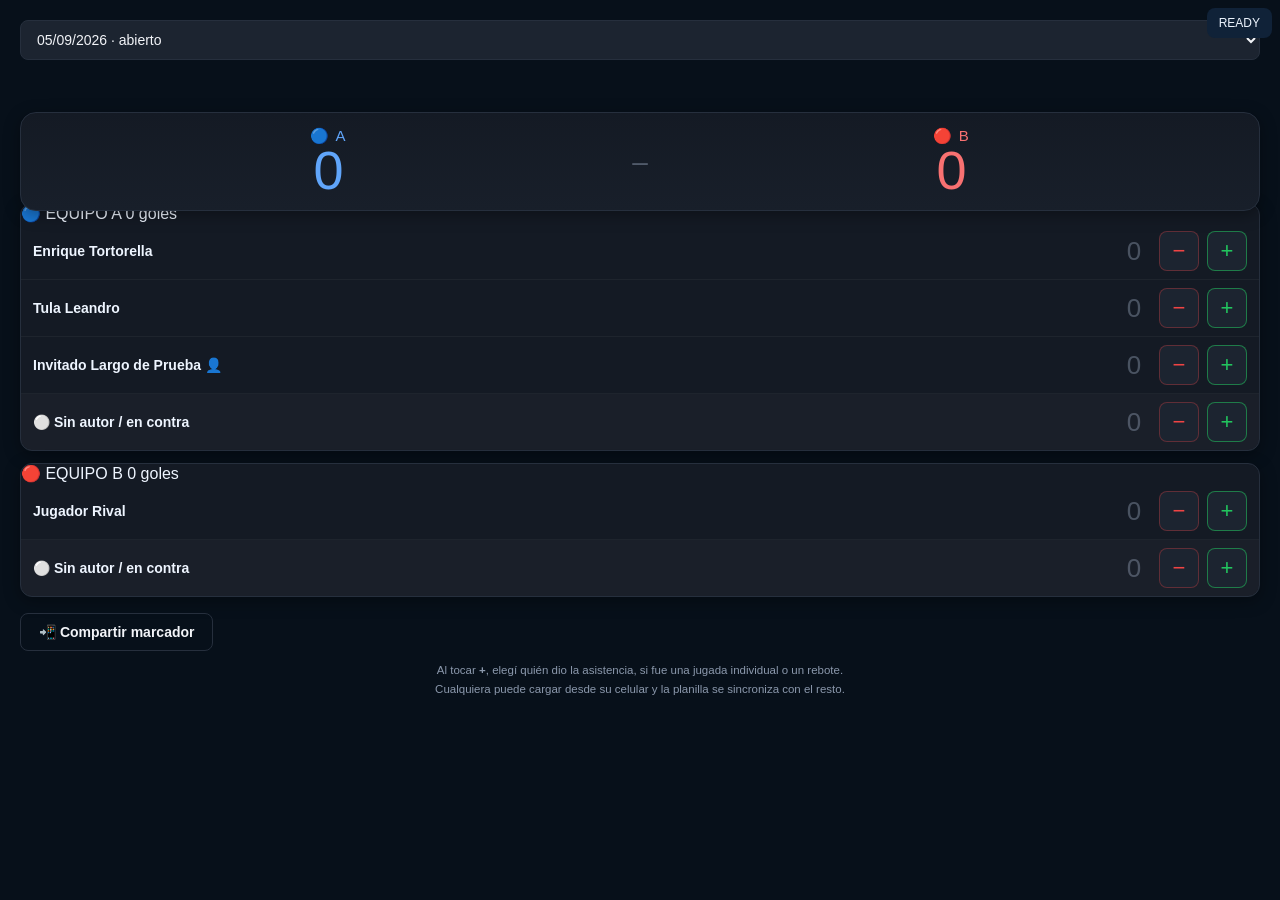
==== tests/assist-browser-harness.html @ 144ef27c "Add per-goal assist tracking" ====
<!doctype html>
<html lang="es">
<head>
  <meta charset="utf-8">
  <meta name="viewport" content="width=device-width,initial-scale=1">
  <title>Assist flow harness</title>
  <link rel="stylesheet" href="../css/base.css">
  <link rel="stylesheet" href="../css/jugadores.css">
  <link rel="stylesheet" href="../css/goles.css">
  <style>
    body{padding:20px;background:#07101a;color:#eef5ff}
    #harness-result{position:fixed;top:8px;right:8px;z-index:500;padding:8px 12px;border-radius:8px;background:#102238;font:12px sans-serif}
  </style>
</head>
<body>
  <div id="harness-result">READY</div>
  <main id="goles-content"></main>
  <div class="modal-overlay goal-assist-overlay" id="modal-goal-assist" onclick="if(event.target===this) cancelGoalAssist()" onkeydown="handleGoalAssistKeydown(event)">
    <div class="modal goal-assist-modal" role="dialog" aria-modal="true" aria-labelledby="goal-assist-title">
      <button class="modal-close" onclick="cancelGoalAssist()" aria-label="Cancelar carga del gol">✕</button>
      <div id="modal-goal-assist-content"></div>
    </div>
  </div>
  <div id="toast"></div>
  <script>
    const TEAM_NAMES = ['A','B','C'];
    const TEAM_EMOJIS = ['🔵','🔴','🟣'];
    const TEAM_CLASSES = ['team-a','team-b','team-c'];
    const state = {currentClub:{id:'club-test',name:'Club Test'},currentUser:{id:'p-scorer',name:'Enrique',isAdmin:false}};
    let matches = [{
      id:'m-assist-test',match_date:'2026-09-05',
      teams:[
        {name:'A',players:[{id:'p-scorer',name:'Enrique Tortorella'},{id:'p-mate-1',name:'Tula Leandro'},{id:'guest_1',name:'Invitado Largo de Prueba',isGuest:true}]},
        {name:'B',players:[{id:'p-rival',name:'Jugador Rival'}]}
      ],
      result:{winner:null,margin:null,mvp:null,goals:{},goalEvents:[],goalsTracked:true,assistsTracked:true}
    }];
    function escapeHtml(value){return String(value??'').replace(/[&<>"']/g,c=>({'&':'&amp;','<':'&lt;','>':'&gt;','"':'&quot;',"'":'&#39;'}[c]));}
    function openModal(id){document.getElementById(id).classList.add('open');}
    function closeModal(id){document.getElementById(id).classList.remove('open');}
    function showToast(message){document.getElementById('harness-result').textContent=message;}
    function switchTab(){}
    function renderHub(){}
    function renderPlayers(){}
    function getGoals(m){return m?.result?.goals||{};}
    function getGoalEvents(m){return Array.isArray(m?.result?.goalEvents)?m.result.goalEvents:[];}
    function isPlayed(m){return m?.result?.winner!==null&&m?.result?.winner!==undefined;}
    function teamGoals(m,index){const goals=getGoals(m);return (m.teams[index].players||[]).reduce((n,p)=>n+(goals[p.id]||0),goals['__t'+index]||0);}
    function matchHasGoals(m){return Object.values(getGoals(m)).some(Number);}
    function matchScoreStr(m){return m.teams.map((_,i)=>teamGoals(m,i)).join('–');}
    function formatMatchDate(){return '05/09/2026';}
    function matchPlayerName(m,id){for(const team of m.teams){const player=team.players.find(item=>item.id===id);if(player)return player.name;}return '¿?';}
    function playerNameById(id){return matchPlayerName(matches[0],id);}
    function matchAssisters(m){const totals={};getGoalEvents(m).forEach(event=>{if(event.assistType==='player'&&event.assistPlayerId)totals[event.assistPlayerId]=(totals[event.assistPlayerId]||0)+1;});return Object.entries(totals).map(([id,assists])=>({id,name:matchPlayerName(m,id),assists}));}
    function matchScorers(m){return Object.entries(getGoals(m)).filter(([id,n])=>!id.startsWith('__t')&&n>0).map(([id,goals])=>({id,name:matchPlayerName(m,id),goals}));}
    function marginLabel(){return '';}
    let serverMatches = structured(matches);
    async function loadMatches(){return structured(serverMatches);}
    async function upsertMatch(){return true;}
    async function confirmAppAction(){return false;}
    function structured(value){return JSON.parse(JSON.stringify(value));}
    let simulatedLostResponse = false;
    async function callRpc(name,args){
      if(name==='fulbito_record_goal_event'&&new URLSearchParams(location.search).has('fail'))throw new Error('Falla simulada de red');
      const match=serverMatches.find(item=>item.id===(args.p_match_id||'m-assist-test'));
      if(name==='fulbito_record_goal_event'){
        if((match.result.goalEventMutationIds||[]).includes(args.p_event_id))return {id:match.id,result:structured(match.result)};
        match.result.goalEventMutationIds=[...(match.result.goalEventMutationIds||[]),args.p_event_id];
        if(args.p_delta===1){
          match.result.goalEvents.push({id:args.p_event_id,scorerId:args.p_scorer_id,assistType:args.p_assist_type,assistPlayerId:args.p_assist_player_id});
          match.result.goals[args.p_scorer_id]=(match.result.goals[args.p_scorer_id]||0)+1;
        }else{
          for(let i=match.result.goalEvents.length-1;i>=0;i--){if(match.result.goalEvents[i].scorerId===args.p_scorer_id){match.result.goalEvents.splice(i,1);break;}}
          match.result.goals[args.p_scorer_id]=Math.max(0,(match.result.goals[args.p_scorer_id]||0)-1);
          if(!match.result.goals[args.p_scorer_id])delete match.result.goals[args.p_scorer_id];
        }
        const query = new URLSearchParams(location.search);
        const loseThisResponse = query.has('lost') || (query.has('lostminus') && args.p_delta === -1);
        if(loseThisResponse&&!simulatedLostResponse){simulatedLostResponse=true;throw new Error('Respuesta simulada perdida');}
        return {id:match.id,result:structured(match.result)};
      }
      if(name==='fulbito_record_goal'){
        const key=args.p_goal_key;
        const next=Math.max(0,(match.result.goals[key]||0)+args.p_delta);
        if(next)match.result.goals[key]=next;else delete match.result.goals[key];
        return {id:match.id,result:structured(match.result)};
      }
      return {id:match.id,result:structured(match.result)};
    }
  </script>
  <script src="../js/stats-core.js"></script>
  <script src="../js/tabs/goles.js"></script>
  <script src="../js/sync.js"></script>
  <script>
    renderGoles();
    if(new URLSearchParams(location.search).has('auto'))openGoalAssistPicker('m-assist-test','p-scorer');
    if(new URLSearchParams(location.search).has('statchecks')){
      const sample = result => ({result});
      document.getElementById('harness-result').textContent = JSON.stringify({
        empty_new_match:hasAssistsTracking(sample({goals:{},goalEvents:[],goalsTracked:true,assistsTracked:true})),
        complete_match:hasAssistsTracking(sample({goals:{p1:1},goalEvents:[{assistType:'individual'}],goalsTracked:true,assistsTracked:true})),
        historical_mixed:hasAssistsTracking(sample({goals:{p1:2},goalEvents:[{assistType:'individual'}],goalsTracked:true,assistsTracked:true})),
        legacy_unknown:hasAssistsTracking(sample({goals:{p1:1},goalEvents:[{assistType:'unrecorded'}],goalsTracked:true,assistsTracked:true})),
        unattributed_goal:hasAssistsTracking(sample({goals:{__t0:1},goalEvents:[],goalsTracked:true,assistsTracked:true}))
      });
    }
  </script>
</body>
</html>
---- css/base.css ----
:root {
  --gold: #f0c040;
  --gold2: #c8922a;
  --gold-soft: rgba(240,192,64,.14);
  --bg: #0a0e14;
  --bg2: #141a24;
  --bg3: #1c2430;
  --green: #22c55e;
  --red: #ef4444;
  --blue: #3b82f6;
  --purple: #a855f7;
  --lime: #b6f23d;
  --ink: #070b11;
  --panel: rgba(18,25,35,.84);
  --text: #f2f4f8;
  --muted: #8b98ac;
  --border: #262f3d;
  --radius-sm: 8px;
  --radius-md: 12px;
  --radius-lg: 16px;
  --shadow-card: 0 4px 16px rgba(0,0,0,.35);
  --shadow-pop: 0 16px 40px rgba(0,0,0,.5);
  --card-gold: linear-gradient(155deg,#e9c25c 0%,#f9e492 22%,#c9962e 48%,#f2d374 72%,#9c7318 100%);
  --card-silver: linear-gradient(155deg,#c9ced8 0%,#f0f3f7 22%,#8d95a2 48%,#d8dde4 72%,#657081 100%);
  --card-bronze: linear-gradient(155deg,#c8894f 0%,#e5ab70 22%,#8a5426 48%,#d19559 72%,#63380f 100%);
  --card-rare: linear-gradient(155deg,#170744 0%,#5b21b6 30%,#8b5cf6 50%,#3b0f86 75%,#12063a 100%);
  --card-self: linear-gradient(155deg,#062e24 0%,#0f766e 30%,#2dd4bf 50%,#0d5c50 75%,#04241c 100%);
}
*{box-sizing:border-box;margin:0;padding:0}
::selection{background:rgba(240,192,64,.35);color:#fff}
a{color:var(--gold);text-decoration:none}
a:hover{color:#ffd873;text-decoration:underline}
body{
  font-family:'Barlow',sans-serif;color:var(--text);min-height:100vh;overflow-x:hidden;
  -webkit-font-smoothing:antialiased;
  background:
    radial-gradient(ellipse 82% 46% at 50% -12%, rgba(182,242,61,.11), transparent 62%),
    radial-gradient(ellipse 58% 48% at 100% 105%, rgba(240,192,64,.08), transparent 65%),
    radial-gradient(ellipse 48% 34% at 0% 100%, rgba(59,130,246,.07), transparent 60%),
    linear-gradient(115deg, rgba(255,255,255,.018) 1px, transparent 1px),
    linear-gradient(25deg, rgba(255,255,255,.012) 1px, transparent 1px),
    var(--bg);
  background-size:auto,auto,auto,36px 36px,36px 36px,auto;
}

/* ===== ARRANQUE / LOADER ===== */
.app-loader{position:fixed;inset:0;z-index:1000;display:grid;place-content:center;justify-items:center;overflow:hidden;background:radial-gradient(ellipse 44% 24% at 50% 52%,rgba(76,185,255,.18),transparent 70%),radial-gradient(ellipse 52% 36% at 50% 114%,rgba(68,224,133,.11),transparent 72%),linear-gradient(145deg,#060c14 0%,#091524 48%,#07101a 100%);opacity:1;visibility:visible;transition:opacity .32s ease,visibility .32s step-end}.app-loader::before{content:'';position:absolute;inset:-15%;background:repeating-linear-gradient(112deg,transparent 0 31px,rgba(112,216,255,.035) 32px 33px),radial-gradient(ellipse 80% 37% at 50% -8%,rgba(119,199,255,.16),transparent 62%);animation:loaderSweep 4.6s ease-in-out infinite}.app-loader.is-hidden{opacity:0;visibility:hidden;pointer-events:none;transition:opacity .32s ease,visibility .32s step-start}.app-loader-glow{position:absolute;width:min(72vw,440px);height:150px;border-radius:50%;background:radial-gradient(ellipse,rgba(117,224,255,.24),rgba(66,156,255,.08) 38%,transparent 70%);filter:blur(12px);transform:translateY(35px)}.app-loader-gif{position:relative;z-index:1;width:min(76vw,360px);overflow:hidden;border:1px solid rgba(178,225,255,.48);border-radius:13px;background:#e3d7c7;box-shadow:0 0 0 4px rgba(91,178,231,.08),0 20px 42px rgba(0,0,0,.56),0 0 38px rgba(84,193,255,.18)}.app-loader-gif img{display:block;width:100%;height:auto;aspect-ratio:600/338;object-fit:cover}.app-loader-brand{position:relative;z-index:1;margin-top:23px;font-family:'Bebas Neue',sans-serif;font-size:34px;line-height:.9;letter-spacing:2px;color:#eaf5fb;text-shadow:0 0 20px rgba(126,218,255,.36)}.app-loader-brand strong{color:var(--gold);font-weight:inherit}.app-loader-copy{position:relative;z-index:1;margin-top:8px;color:#9eafc1;font-size:10px;font-weight:700;letter-spacing:2.6px}.app-loader-copy::before{content:'⚽';margin-right:7px;color:var(--lime);font-size:9px}@keyframes loaderSweep{0%,100%{transform:translate3d(-2%,-1%,0) scale(1)}50%{transform:translate3d(3%,2%,0) scale(1.05)}}

/* ===== SCREEN SYSTEM ===== */
.screen{display:none;min-height:100vh;padding:16px}
.screen.active{display:block}

/* ===== LOGIN ===== */
#screen-login{
  display:none;align-items:center;justify-content:center;
  background:
    radial-gradient(ellipse 70% 45% at 50% -5%,rgba(34,197,94,.12) 0%,transparent 60%),
    radial-gradient(ellipse 60% 50% at 50% 100%,rgba(240,192,64,.08) 0%,transparent 65%),
    var(--bg);
  padding:20px;
}
#screen-login.active{display:flex;flex-direction:column}
.login-logo{font-family:'Bebas Neue',sans-serif;font-size:76px;letter-spacing:1px;color:var(--gold);text-shadow:0 0 50px rgba(240,192,64,.45);line-height:1;text-align:center}
.login-sub{color:var(--muted);font-size:13px;letter-spacing:4px;text-transform:uppercase;margin-bottom:36px;text-align:center}
.login-box{background:linear-gradient(180deg,var(--bg2),var(--bg3) 220%);border:1px solid var(--border);border-radius:var(--radius-lg);padding:32px;width:100%;max-width:380px;box-shadow:var(--shadow-pop)}
.login-box h2{font-family:'Bebas Neue',sans-serif;font-size:30px;letter-spacing:.5px;margin-bottom:24px;color:var(--gold)}
.form-group{margin-bottom:16px}
.form-group label{display:block;font-size:11.5px;color:var(--muted);margin-bottom:7px;text-transform:uppercase;letter-spacing:1.2px;font-weight:600}
.form-group input,.form-group select{width:100%;background:var(--bg3);border:1.5px solid var(--border);border-radius:var(--radius-sm);padding:12px 14px;color:var(--text);font-size:15px;font-family:'Barlow',sans-serif;outline:none;transition:border-color .2s,box-shadow .2s}
.form-group input:focus,.form-group select:focus{border-color:var(--gold);box-shadow:0 0 0 3px var(--gold-soft)}
.form-group select option{background:var(--bg3)}
.btn-login{width:100%;background:linear-gradient(180deg,#ffd873,var(--gold));color:#171000;font-family:'Bebas Neue',sans-serif;font-size:22px;letter-spacing:2px;border:none;border-radius:var(--radius-sm);padding:14px;cursor:pointer;transition:all .2s;margin-top:8px;box-shadow:0 6px 18px rgba(240,192,64,.25)}
.btn-login:hover{filter:brightness(1.06);transform:translateY(-1px);box-shadow:0 8px 22px rgba(240,192,64,.35)}
.btn-login:active{transform:translateY(0)}
.login-divider{text-align:center;color:var(--muted);font-size:12px;margin:16px 0}
.btn-register{width:100%;background:transparent;border:1.5px solid var(--border);color:var(--text);font-family:'Barlow',sans-serif;font-size:15px;font-weight:500;border-radius:var(--radius-sm);padding:12px;cursor:pointer;transition:all .2s}
.btn-register:hover{border-color:var(--gold);color:var(--gold);background:var(--gold-soft)}
.login-error{color:var(--red);font-size:13px;margin-top:8px;display:none;line-height:1.5}

/* ===== SELECTOR DE CLUBES ===== */
#screen-club{display:none;align-items:center;justify-content:center;background:radial-gradient(ellipse 65% 48% at 50% -8%,rgba(182,242,61,.13),transparent 62%),radial-gradient(ellipse 55% 48% at 50% 105%,rgba(240,192,64,.10),transparent 65%),var(--bg);padding:24px}
#screen-club.active{display:flex}
.club-shell{width:100%;max-width:760px}.club-intro{text-align:center;margin-bottom:22px}.club-intro-crest{width:54px;height:62px;display:grid;place-items:center;margin:0 auto 12px;clip-path:polygon(50% 0,93% 14%,86% 80%,50% 100%,14% 80%,7% 14%);background:linear-gradient(145deg,#dcff75,var(--lime) 52%,#7da724);color:#11180c;font-family:'Bebas Neue',sans-serif;font-size:24px;letter-spacing:-2px;box-shadow:0 0 32px rgba(182,242,61,.2)}.club-intro h1{font-family:'Bebas Neue',sans-serif;font-size:clamp(42px,7vw,65px);letter-spacing:1px;line-height:.9;color:var(--text)}.club-intro h1 strong{color:var(--gold);font-weight:inherit}.club-intro p{color:var(--muted);font-size:13px;margin-top:9px}
.club-box{background:linear-gradient(160deg,rgba(26,35,47,.96),rgba(13,19,27,.98));border:1px solid var(--border);border-radius:20px;padding:22px;box-shadow:var(--shadow-pop)}.club-box-head{display:flex;justify-content:space-between;align-items:flex-start;gap:14px;margin-bottom:16px}.club-box-head h2{font-family:'Bebas Neue',sans-serif;font-size:27px;color:var(--gold);letter-spacing:.55px;line-height:1}.club-box-head p{font-size:11.5px;color:var(--muted);margin-top:5px;line-height:1.4}.club-list{display:grid;grid-template-columns:repeat(2,minmax(0,1fr));gap:10px}.club-card{display:flex;align-items:center;gap:11px;text-align:left;padding:14px 13px;border:1px solid rgba(255,255,255,.1);border-radius:13px;background:rgba(255,255,255,.025);color:var(--text);font-family:'Barlow',sans-serif;cursor:pointer;transition:transform .18s,border-color .18s,background .18s}.club-card:hover{transform:translateY(-2px);border-color:rgba(240,192,64,.55);background:rgba(240,192,64,.08)}.club-card-crest{display:grid;place-items:center;width:38px;height:42px;flex-shrink:0;clip-path:polygon(50% 0,93% 14%,86% 80%,50% 100%,14% 80%,7% 14%);background:linear-gradient(145deg,#ffe18e,var(--gold),#a96e16);color:#221703;font-family:'Bebas Neue',sans-serif;font-size:16px;letter-spacing:-1px}.club-card-crest.has-custom-crest{clip-path:none;background:transparent}.club-card-crest img{width:100%;height:100%;object-fit:contain;filter:drop-shadow(0 3px 4px rgba(0,0,0,.38))}.club-card-copy{min-width:0;flex:1}.club-card-name{font-family:'Barlow Condensed',sans-serif;font-size:18px;font-weight:900;text-transform:uppercase;letter-spacing:.65px;white-space:nowrap;overflow:hidden;text-overflow:ellipsis}.club-card-meta{font-size:9.5px;color:var(--muted);margin-top:2px;text-transform:uppercase;letter-spacing:.45px}.club-card-arrow{color:var(--gold);font-size:17px}.club-empty{grid-column:1/-1;border:1px dashed var(--border);border-radius:12px;padding:20px;color:var(--muted);font-size:13px;text-align:center}
.club-divider{display:flex;align-items:center;gap:10px;color:var(--muted);font-size:10px;text-transform:uppercase;letter-spacing:.9px;margin:19px 0 13px}.club-divider:before,.club-divider:after{content:'';height:1px;flex:1;background:var(--border)}.club-join{display:grid;grid-template-columns:minmax(0,1fr) auto;gap:8px}.club-join input,.club-create input{width:100%;background:var(--bg3);border:1px solid var(--border);border-radius:9px;padding:11px 12px;color:var(--text);font-family:'Barlow',sans-serif;font-size:13px;outline:none;text-transform:uppercase}.club-join input:focus,.club-create input:focus{border-color:var(--gold);box-shadow:0 0 0 3px var(--gold-soft)}.club-create-note{font-size:11px;color:var(--muted);line-height:1.5;margin-bottom:15px}.club-code-reveal{background:rgba(182,242,61,.09);border:1px solid rgba(182,242,61,.28);border-radius:10px;padding:10px 12px;color:var(--lime);font-family:'Bebas Neue',sans-serif;letter-spacing:1.2px;font-size:21px;text-align:center;margin:12px 0}.btn-club-switch{background:rgba(255,255,255,.04);border:1px solid var(--border);border-radius:8px;color:var(--muted);font-size:11px;font-family:'Barlow',sans-serif;font-weight:700;padding:7px 8px;cursor:pointer;max-width:154px;white-space:nowrap;overflow:hidden;text-overflow:ellipsis}.btn-club-switch:hover{color:var(--gold);border-color:rgba(240,192,64,.45)}

/* ===== TOPBAR / IDENTIDAD DEL CLUB ===== */
#screen-app{max-width:1600px;margin:0 auto;padding:0 22px 46px}
.topbar{display:flex;align-items:center;justify-content:space-between;padding:13px 4px 13px;background:rgba(10,14,20,.80);backdrop-filter:blur(18px);border-bottom:1px solid rgba(255,255,255,.08);position:sticky;top:0;z-index:100}
.brand-lockup{display:flex;align-items:center;gap:10px;min-width:0}
.brand-crest{width:34px;height:40px;display:grid;place-items:center;position:relative;isolation:isolate;overflow:hidden;color:#10140b;font-family:'Bebas Neue',sans-serif;font-size:15px;letter-spacing:-2px;font-weight:900;background:linear-gradient(145deg,#dcff75,var(--lime) 52%,#7da724);clip-path:polygon(50% 0,93% 14%,86% 80%,50% 100%,14% 80%,7% 14%);box-shadow:0 0 22px rgba(182,242,61,.22)}
.brand-crest::after{content:'';position:absolute;inset:4px;z-index:-1;border:1px solid rgba(11,17,7,.35);clip-path:inherit}
.brand-crest.has-custom-crest{clip-path:none;overflow:visible;background:transparent;box-shadow:none}.brand-crest.has-custom-crest::after{display:none}.brand-crest.has-custom-crest img{width:100%;height:100%;object-fit:contain;display:block;padding:0;background:transparent;filter:drop-shadow(0 3px 5px rgba(0,0,0,.42))}
.topbar-logo{font-family:'Bebas Neue',sans-serif;font-size:25px;line-height:.9;letter-spacing:1.1px;color:var(--text);text-shadow:none}
.brand-caption{font-size:8px;line-height:1.1;letter-spacing:2px;color:var(--lime);font-weight:700;margin-top:4px}
.topbar-user{display:flex;align-items:center;gap:9px;font-size:12px;color:var(--muted)}
.topbar-avatar{width:32px;height:32px;border-radius:50%;object-fit:cover;border:2px solid var(--gold);background:var(--bg3)}
.topbar-avatar-placeholder{width:32px;height:32px;border-radius:50%;background:var(--bg3);border:2px solid var(--gold);display:flex;align-items:center;justify-content:center;font-size:14px}
.btn-logout{background:none;border:none;color:var(--muted);cursor:pointer;font-size:18px;padding:4px;border-radius:6px;transition:color .2s,background .2s}
.btn-logout:hover{color:var(--red);background:rgba(239,68,68,.12)}

/* ===== NAV TABS ===== */
.nav-tabs{display:flex;margin:0 -4px 6px;background:rgba(15,19,27,.72);backdrop-filter:blur(16px);border-bottom:1px solid rgba(255,255,255,.07);overflow-x:auto;scrollbar-width:none;position:sticky;top:67px;z-index:99}
.nav-tabs::-webkit-scrollbar{display:none}
.nav-tab{flex:1;min-width:70px;padding:11px 8px 10px;text-align:center;font-size:10px;color:var(--muted);cursor:pointer;border-bottom:2px solid transparent;transition:all .2s;white-space:nowrap;font-weight:700;text-transform:uppercase;letter-spacing:.75px}
.nav-tab:hover{color:var(--text)}
.nav-tab.active{color:var(--lime);border-bottom-color:var(--lime);text-shadow:0 0 14px rgba(182,242,61,.36)}
.nav-tab-icon{font-size:17px;display:block;margin-bottom:3px}

/* ===== CONTENT TABS ===== */
.tab-content{display:none;padding:18px 0;max-width:1480px;margin:0 auto}
.tab-content.active{display:block}

/* ===== SECTION HEADER ===== */
.section-header{display:flex;align-items:center;justify-content:space-between;margin-bottom:18px;gap:10px}
.section-title{font-family:'Bebas Neue',sans-serif;font-size:25px;letter-spacing:.5px;color:var(--gold);display:flex;align-items:center;gap:10px}
.badge{background:var(--bg3);border:1px solid var(--border);border-radius:20px;padding:4px 12px;font-size:12px;font-weight:600;color:var(--muted)}

/* ===== BUTTONS ===== */
.btn{display:inline-flex;align-items:center;gap:6px;padding:10px 18px;border-radius:var(--radius-sm);font-family:'Barlow',sans-serif;font-size:14px;font-weight:600;cursor:pointer;border:none;transition:all .15s}
.btn:active{transform:scale(.97)}
.btn-primary{background:linear-gradient(180deg,#ffd873,var(--gold));color:#171000;box-shadow:0 3px 10px rgba(240,192,64,.22)}
.btn-primary:hover{filter:brightness(1.05);transform:translateY(-1px);box-shadow:0 5px 14px rgba(240,192,64,.3)}
.btn-danger{background:var(--red);color:#fff}
.btn-danger:hover{background:#dc2626;transform:translateY(-1px)}
.btn-ghost{background:transparent;border:1.5px solid var(--border);color:var(--text)}
.btn-ghost:hover{border-color:var(--gold);color:var(--gold);background:var(--gold-soft)}
.btn-green{background:var(--green);color:#fff}
.btn-green:hover{background:#1ea850;transform:translateY(-1px)}
.btn-sm{padding:7px 13px;font-size:12.5px}
.btn[disabled]{opacity:.4;cursor:not-allowed}
.btn[disabled]:hover{transform:none;filter:none;box-shadow:none}
---- css/jugadores.css ----
/* ===== PLANTEL / CARTAS DEL CLUB ===== */
.players-grid{display:grid;grid-template-columns:repeat(auto-fit,minmax(178px,1fr));gap:26px 20px;align-items:start}
.fifa-card{
  position:relative;width:100%;max-width:222px;justify-self:center;
  clip-path:polygon(50% 0, 80% 4.5%, 100% 14%, 100% 84%, 50% 100%, 0 84%, 0 14%, 20% 4.5%);
  padding:20px 17px 30px;background:var(--card-gold);cursor:pointer;
  transition:transform .28s cubic-bezier(.16,1,.3,1),filter .28s ease;
  aspect-ratio:.675;min-height:264px;display:flex;flex-direction:column;align-items:center;
  overflow:hidden;filter:drop-shadow(0 12px 18px rgba(0,0,0,.48));isolation:isolate;
}
.fifa-card:hover{transform:translateY(-9px) scale(1.025);filter:drop-shadow(0 21px 28px rgba(240,192,64,.32))}
.fifa-card::before{content:'';position:absolute;inset:0;pointer-events:none;z-index:-1;background:radial-gradient(ellipse 130% 54% at 50% -12%,rgba(255,255,255,.50),transparent 56%),repeating-linear-gradient(90deg,rgba(255,255,255,.06) 0 1px,transparent 1px 7px),repeating-linear-gradient(0deg,rgba(0,0,0,.025) 0 1px,transparent 1px 9px),linear-gradient(180deg,transparent 54%,rgba(0,0,0,.24) 100%)}
.fifa-card::after{content:'';position:absolute;inset:7px;pointer-events:none;z-index:-1;clip-path:polygon(50% 0,80% 4.5%,100% 14%,100% 84%,50% 100%,0 84%,0 14%,20% 4.5%);box-shadow:inset 0 0 0 1px rgba(0,0,0,.28),inset 0 0 0 3px rgba(255,255,255,.18),inset 0 -18px 28px rgba(0,0,0,.14)}
.fifa-shine{position:absolute;inset:0;pointer-events:none;z-index:2;background:linear-gradient(115deg,transparent 36%,rgba(255,255,255,.40) 49%,rgba(255,255,255,.13) 55%,transparent 66%);transform:translateX(-135%);transition:transform .78s cubic-bezier(.25,.8,.35,1)}
.fifa-card:hover .fifa-shine{transform:translateX(135%)}

.fifa-card.silver{background:var(--card-silver)}
.fifa-card.bronze{background:var(--card-bronze)}
.fifa-card.rare{background:var(--card-rare)}
.fifa-card.rare::before{background:radial-gradient(ellipse 130% 54% at 50% -12%,rgba(216,180,254,.50),transparent 56%),repeating-linear-gradient(90deg,rgba(255,255,255,.06) 0 1px,transparent 1px 7px),linear-gradient(180deg,transparent 54%,rgba(0,0,0,.32) 100%)}
.fifa-card.rare::after{box-shadow:inset 0 0 0 1px rgba(242,232,255,.30),inset 0 0 0 3px rgba(255,255,255,.08),inset 0 -18px 28px rgba(0,0,0,.25)}
.fifa-card.rare:hover{filter:drop-shadow(0 21px 28px rgba(168,85,247,.43))}

.fifa-top{display:flex;align-items:center;justify-content:center;gap:clamp(9px,1.1vw,13px);width:100%;margin-top:2px;position:relative;z-index:1}
.fifa-left{display:flex;flex-direction:column;align-items:center;line-height:1}
.fifa-card-overall{font-family:'Bebas Neue',sans-serif;font-size:clamp(38px,3vw,48px);color:#211400;line-height:.88;text-align:center;text-shadow:0 1px 0 rgba(255,255,255,.38)}
.fifa-card-pos{font-family:'Bebas Neue',sans-serif;font-size:clamp(12px,1vw,15px);color:#211400;text-align:center;letter-spacing:2px;margin-top:4px;padding-top:4px;border-top:1px solid rgba(0,0,0,.30);min-width:34px}
.fifa-card-tier{font-family:'Bebas Neue',sans-serif;font-size:8px;letter-spacing:2.2px;color:#211400;opacity:.72;margin-top:4px;text-transform:uppercase}
.fifa-card-photo{width:clamp(60px,4.8vw,74px);height:clamp(60px,4.8vw,74px);border-radius:50%;object-fit:cover;object-position:top center;background:rgba(0,0,0,.18);border:2px solid rgba(0,0,0,.30);box-shadow:0 0 0 3px rgba(255,255,255,.23),0 7px 15px rgba(0,0,0,.28);flex-shrink:0}
.fifa-photo-ph{display:flex;align-items:center;justify-content:center;font-size:clamp(25px,2vw,31px)}
.fifa-divider{width:82%;height:2px;margin:10px 0 6px;position:relative;z-index:1;background:linear-gradient(90deg,transparent,rgba(0,0,0,.38) 18%,rgba(0,0,0,.38) 82%,transparent)}
.fifa-card-name{font-family:'Barlow Condensed',sans-serif;font-size:clamp(15px,1.15vw,18px);font-weight:900;color:#211400;text-align:center;text-transform:uppercase;letter-spacing:1.35px;line-height:1.05;max-width:92%;overflow:hidden;text-overflow:ellipsis;white-space:nowrap;position:relative;z-index:1;text-shadow:0 1px 0 rgba(255,255,255,.30)}
.fifa-card-stats{display:grid;grid-template-columns:1fr 1fr;gap:3px 0;margin-top:9px;width:86%;position:relative;z-index:1}
.fifa-card-stats::before{content:'';position:absolute;left:50%;top:2px;bottom:2px;width:1px;background:rgba(0,0,0,.26)}
.fifa-card-stat{display:flex;align-items:baseline;justify-content:center;gap:4px;font-size:clamp(8.5px,.7vw,10px);font-weight:700;color:#211400;line-height:1.42;border-radius:5px}
.fifa-card-stat span:first-child{font-family:'Bebas Neue',sans-serif;font-size:clamp(13px,1vw,15px)}
.fifa-card-stat.best{background:rgba(0,0,0,.14)}
.fifa-card-stat.best span:first-child{font-size:clamp(14px,1.1vw,16px)}
.fifa-card-record{margin:11px auto 2px;font-family:'Barlow Condensed',sans-serif;font-size:clamp(10px,.8vw,11.5px);font-weight:700;letter-spacing:.5px;color:#211400;background:rgba(0,0,0,.15);border:1px solid rgba(0,0,0,.18);border-radius:999px;padding:3px 10px;position:relative;z-index:1;white-space:nowrap;max-width:92%;overflow:hidden;text-overflow:ellipsis}

.fifa-card.silver .fifa-card-overall,.fifa-card.silver .fifa-card-pos,.fifa-card.silver .fifa-card-name,
.fifa-card.silver .fifa-card-stat,.fifa-card.silver .fifa-card-record,.fifa-card.silver .fifa-card-tier{color:#14171d}
.fifa-card.bronze .fifa-card-overall,.fifa-card.bronze .fifa-card-pos,.fifa-card.bronze .fifa-card-name,
.fifa-card.bronze .fifa-card-stat,.fifa-card.bronze .fifa-card-record,.fifa-card.bronze .fifa-card-tier{color:#230e02}
.fifa-card.rare .fifa-card-overall,.fifa-card.rare .fifa-card-pos,.fifa-card.rare .fifa-card-name,
.fifa-card.rare .fifa-card-stat,.fifa-card.rare .fifa-card-record,.fifa-card.rare .fifa-card-tier{color:#f2e8ff}
.fifa-card.rare .fifa-card-overall{text-shadow:0 0 14px rgba(216,180,254,.55)}
.fifa-card.rare .fifa-card-name{text-shadow:0 0 10px rgba(216,180,254,.4)}
.fifa-card.rare .fifa-card-pos{border-top-color:rgba(242,232,255,.4)}
.fifa-card.rare .fifa-divider{background:linear-gradient(90deg, transparent, rgba(242,232,255,.4) 18%, rgba(242,232,255,.4) 82%, transparent)}
.fifa-card.rare .fifa-card-stats::before{background:rgba(242,232,255,.3)}
.fifa-card.rare .fifa-card-stat.best{background:rgba(255,255,255,.13)}
.fifa-card.rare .fifa-card-photo{border-color:rgba(242,232,255,.4);box-shadow:0 0 0 2px rgba(139,92,246,.45), 0 0 16px rgba(168,85,247,.4)}
.fifa-card.rare .fifa-card-record{background:rgba(255,255,255,.12);border-color:rgba(255,255,255,.18)}

/* Retrato de carta: ocupa el tramo que antes quedaba vacío, sin exigir fotos profesionales. */
.fifa-card-portrait{position:absolute;z-index:0;left:8%;bottom:11px;width:84%;height:38%;overflow:hidden;pointer-events:none;clip-path:polygon(50% 0,91% 9%,100% 27%,94% 100%,6% 100%,0 27%,9% 9%);opacity:.83;-webkit-mask-image:linear-gradient(to bottom,transparent 0%,rgba(0,0,0,.25) 23%,#000 58%);mask-image:linear-gradient(to bottom,transparent 0%,rgba(0,0,0,.25) 23%,#000 58%)}
.fifa-card-portrait img{display:block;width:100%;height:100%;object-fit:cover;object-position:center 30%;filter:saturate(1.18) contrast(1.12) drop-shadow(0 9px 13px rgba(0,0,0,.36));transform:translateY(4%) scale(1.08);animation:portraitDrift 6.5s ease-in-out infinite alternate}
.fifa-card-portrait::after{content:'';position:absolute;inset:0;background:linear-gradient(180deg,transparent 22%,rgba(8,8,20,.05) 54%,rgba(7,8,17,.38) 100%),linear-gradient(118deg,transparent 31%,rgba(255,255,255,.17) 47%,transparent 59%);background-size:100% 100%,220% 100%;background-position:center,0% 0%;animation:portraitSheen 8s ease-in-out infinite}
.fifa-card-portrait.is-placeholder{display:grid;place-items:end center;padding-bottom:12px;background:radial-gradient(ellipse at center 110%,rgba(255,255,255,.2),transparent 60%);color:rgba(255,255,255,.36);font-size:42px}
.fifa-card.gold .fifa-card-portrait::after{background:linear-gradient(180deg,transparent 22%,rgba(92,54,0,.08) 54%,rgba(58,31,0,.40) 100%),linear-gradient(118deg,transparent 31%,rgba(255,247,189,.20) 47%,transparent 59%);background-size:100% 100%,220% 100%;background-position:center,0% 0%}
.fifa-card.rare .fifa-card-portrait{opacity:.93;filter:drop-shadow(0 0 15px rgba(188,139,255,.32))}
.fifa-card.rare .fifa-card-portrait::after{background:linear-gradient(180deg,transparent 21%,rgba(66,17,112,.10) 52%,rgba(24,6,53,.42) 100%),linear-gradient(118deg,transparent 31%,rgba(239,212,255,.24) 47%,transparent 59%);background-size:100% 100%,220% 100%;background-position:center,0% 0%}
/* ===== CLUB HOUSE: CABECERA Y CONTROLES DEL PLANTEL ===== */
.roster-hero{position:relative;isolation:isolate;overflow:hidden;display:flex;align-items:center;justify-content:space-between;gap:20px;min-height:150px;padding:26px 28px;margin-bottom:12px;border:1px solid rgba(182,242,61,.25);border-radius:20px;background:linear-gradient(118deg,rgba(22,38,22,.94),rgba(18,25,35,.91) 52%,rgba(31,25,50,.86));box-shadow:0 18px 38px rgba(0,0,0,.23)}
.roster-hero::before{content:'';position:absolute;inset:0;z-index:-1;opacity:.42;background:linear-gradient(112deg,transparent 0 45%,rgba(182,242,61,.08) 45.1% 45.35%,transparent 45.5% 100%),repeating-radial-gradient(ellipse at 112% 120%,transparent 0 32px,rgba(182,242,61,.11) 33px 34px,transparent 35px 58px)}
.roster-hero::after{content:'FDS';position:absolute;right:22px;bottom:-43px;z-index:-1;font-family:'Bebas Neue',sans-serif;font-size:180px;letter-spacing:-10px;color:rgba(182,242,61,.06);line-height:1}
.roster-hero-copy{min-width:0}
.roster-kicker{display:flex;align-items:center;gap:7px;font-size:9px;letter-spacing:1.6px;color:var(--lime);font-weight:800;margin-bottom:6px}
.roster-kicker span{width:7px;height:7px;border-radius:50%;background:var(--lime);box-shadow:0 0 0 4px rgba(182,242,61,.12),0 0 14px rgba(182,242,61,.7)}
.roster-hero h1{font-family:'Bebas Neue',sans-serif;font-size:clamp(40px,5vw,58px);letter-spacing:.7px;line-height:.88;color:var(--text)}
.roster-hero p{color:#afbac8;font-size:13px;margin-top:8px;letter-spacing:.1px}
.roster-hero-actions{display:flex;gap:8px;align-items:center;flex-shrink:0}
.roster-hero-actions .btn-primary{background:linear-gradient(180deg,#d9ff74,var(--lime));color:#131b08;box-shadow:0 5px 16px rgba(182,242,61,.22)}
.roster-toolbar{display:flex;align-items:center;justify-content:space-between;gap:16px;padding:12px 14px;margin-bottom:26px;border:1px solid rgba(255,255,255,.07);border-radius:14px;background:rgba(18,25,35,.68);backdrop-filter:blur(12px)}
.roster-summary{display:flex;align-items:stretch;gap:0;min-width:0}
.roster-metric{display:flex;flex-direction:column;justify-content:center;min-width:88px;padding:0 16px;border-right:1px solid rgba(255,255,255,.09)}
.roster-metric:first-child{padding-left:2px}.roster-metric:last-child{border-right:0}
.roster-metric span{font-size:9px;color:var(--muted);font-weight:700;letter-spacing:.8px;white-space:nowrap}
.roster-metric b{font-family:'Bebas Neue',sans-serif;font-size:23px;line-height:1.05;color:var(--text);font-weight:400;letter-spacing:.4px;white-space:nowrap}
.roster-metric:first-child b{color:var(--lime)}
.roster-leader{max-width:190px}.roster-leader b{overflow:hidden;text-overflow:ellipsis}
.roster-controls{display:flex;align-items:center;gap:8px;flex-shrink:0}
.roster-search{display:flex;align-items:center;gap:6px;height:36px;min-width:190px;padding:0 10px;color:var(--muted);background:rgba(7,11,17,.66);border:1px solid rgba(255,255,255,.12);border-radius:9px;transition:border-color .18s,box-shadow .18s}
.roster-search:focus-within{border-color:rgba(182,242,61,.62);box-shadow:0 0 0 3px rgba(182,242,61,.10)}
.roster-search span{font-family:'Bebas Neue',sans-serif;font-size:22px;line-height:1;color:var(--lime)}
.roster-search input,.roster-controls select{appearance:none;border:0;outline:0;color:var(--text);font:600 12px 'Barlow',sans-serif;background:transparent;min-width:0}
.roster-search input{width:100%}.roster-search input::placeholder{color:#718096}
.roster-controls select{height:36px;padding:0 27px 0 10px;border:1px solid rgba(255,255,255,.12);border-radius:9px;background:linear-gradient(45deg,transparent 50%,var(--lime) 50%) calc(100% - 11px) 15px/5px 5px no-repeat,linear-gradient(135deg,var(--lime) 50%,transparent 50%) calc(100% - 7px) 15px/5px 5px no-repeat,rgba(7,11,17,.66);cursor:pointer}
.roster-controls select option{background:var(--bg3)}
.roster-grid-head{display:flex;align-items:end;justify-content:space-between;gap:12px;margin-bottom:15px}
.roster-eyebrow{font-size:9px;font-weight:800;letter-spacing:1.55px;color:var(--lime);margin-bottom:4px}
.roster-grid-head h2{font-family:'Bebas Neue',sans-serif;font-size:29px;line-height:1;letter-spacing:.6px;color:var(--text)}
.roster-visible-count{font-size:11px;color:var(--muted);font-weight:700;border:1px solid rgba(255,255,255,.1);background:rgba(255,255,255,.035);border-radius:999px;padding:6px 10px;white-space:nowrap}

/* ===== PLAYER DETAIL MODAL ===== */
.modal-overlay{position:fixed;inset:0;background:rgba(6,8,12,.88);backdrop-filter:blur(3px);z-index:200;display:none;align-items:center;justify-content:center;padding:16px}
.modal-overlay.open{display:flex}
.modal{background:linear-gradient(180deg,var(--bg2),var(--bg3) 260%);border:1px solid var(--border);border-radius:var(--radius-lg);width:100%;max-width:420px;max-height:90vh;overflow-y:auto;padding:24px;box-shadow:var(--shadow-pop)}
.modal h2{font-family:'Bebas Neue',sans-serif;font-size:28px;letter-spacing:.5px;color:var(--gold);margin-bottom:16px}
.modal-close{float:right;background:none;border:none;color:var(--muted);font-size:22px;cursor:pointer;margin-top:-4px;padding:4px;border-radius:6px;transition:all .15s}
.modal-close:hover{color:var(--text);background:var(--bg3)}
---- css/goles.css ----
/* ===== GOLES — planilla en vivo ===== */
.goles-select{width:100%;background:var(--bg3);border:1.5px solid var(--border);border-radius:var(--radius-sm);color:var(--text);padding:10px 12px;font-family:'Barlow',sans-serif;font-size:14px;outline:none;margin-bottom:12px;color-scheme:dark}
.goles-select:focus{border-color:var(--gold)}
.score-board{display:flex;align-items:stretch;gap:6px;background:linear-gradient(180deg,var(--bg2),var(--bg3) 200%);border:1px solid var(--border);border-radius:var(--radius-lg);padding:14px 10px;box-shadow:var(--shadow-card);margin-bottom:6px;position:sticky;top:112px;z-index:80;backdrop-filter:blur(8px)}
.score-side{flex:1;text-align:center;min-width:0}
.score-side .sname{font-family:'Bebas Neue',sans-serif;font-size:15px;letter-spacing:1.5px;white-space:nowrap;overflow:hidden;text-overflow:ellipsis}
.score-side .snum{font-family:'Bebas Neue',sans-serif;font-size:54px;line-height:.95}
.score-sep{align-self:center;font-family:'Bebas Neue',sans-serif;font-size:28px;color:var(--muted);opacity:.5}
.sc0{color:#60a5fa}.sc1{color:#f87171}.sc2{color:#c084fc}
.save-state{font-size:11px;color:var(--muted);text-align:center;height:16px;margin-bottom:10px;letter-spacing:.4px}
.goal-team{background:var(--bg2);border:1px solid var(--border);border-radius:var(--radius-md);overflow:hidden;margin-bottom:12px;box-shadow:var(--shadow-card)}
.goal-row{display:flex;align-items:center;gap:8px;padding:8px 12px;border-bottom:1px solid rgba(255,255,255,.045)}
.goal-row:last-child{border-bottom:none}
.goal-row.extra{background:rgba(255,255,255,.022)}
.goal-row.scored{background:rgba(240,192,64,.06)}
.goal-name{flex:1;font-size:14px;font-weight:600;min-width:0;overflow:hidden;text-overflow:ellipsis;white-space:nowrap}
.goal-assist-count{flex:0 0 auto;padding:3px 6px;border-radius:999px;background:rgba(167,139,250,.1);border:1px solid rgba(167,139,250,.22);color:#c4b5fd;font-size:10px;font-weight:700;white-space:nowrap}
.goal-count{font-family:'Bebas Neue',sans-serif;font-size:26px;width:34px;text-align:center;color:var(--gold);line-height:1}
.goal-count.zero{color:var(--muted);opacity:.45}
.goal-btn{width:40px;height:40px;flex-shrink:0;border-radius:var(--radius-sm);border:1.5px solid var(--border);background:var(--bg3);color:var(--text);font-size:22px;font-family:'Bebas Neue',sans-serif;line-height:1;cursor:pointer;display:flex;align-items:center;justify-content:center;transition:transform .1s,background .15s;user-select:none;-webkit-tap-highlight-color:transparent}
.goal-btn:active{transform:scale(.88)}
.goal-btn.plus{border-color:rgba(34,197,94,.55);color:var(--green)}
.goal-btn.plus:hover{background:rgba(34,197,94,.14)}
.goal-btn.minus{border-color:rgba(239,68,68,.32);color:var(--red)}
.goal-btn.minus:hover{background:rgba(239,68,68,.12)}
.goal-hint{font-size:11.5px;color:var(--muted);line-height:1.6;text-align:center;margin-top:10px}
.goal-event-log{margin:4px 0 12px;border:1px solid rgba(167,139,250,.24);border-radius:var(--radius-md);background:linear-gradient(145deg,rgba(80,48,125,.1),rgba(7,18,30,.72));overflow:hidden}
.goal-event-log-head{display:flex;align-items:center;justify-content:space-between;gap:10px;padding:9px 12px;border-bottom:1px solid rgba(167,139,250,.18);font-family:'Barlow Condensed',sans-serif;font-size:12px;font-weight:800;letter-spacing:.8px;color:#ddd6fe}
.goal-event-log-head small{font:500 10px 'Barlow',sans-serif;color:var(--muted);letter-spacing:0}
.goal-event-log-list{max-height:220px;overflow:auto}
.goal-event-line{display:flex;align-items:center;gap:9px;padding:8px 12px;border-bottom:1px solid rgba(255,255,255,.045);font-size:12px}
.goal-event-line:last-child{border-bottom:0}
.goal-event-number{display:grid;place-items:center;width:22px;height:22px;flex:0 0 22px;border-radius:50%;background:rgba(167,139,250,.12);color:#c4b5fd;font:700 11px 'Barlow Condensed',sans-serif}
.goal-event-line>span:last-child{min-width:0}
.goal-event-line b,.goal-event-line small{display:block;overflow:hidden;text-overflow:ellipsis;white-space:nowrap}
.goal-event-line small{color:var(--muted);font-size:10.5px;margin-top:2px}
@keyframes goalPop{0%{transform:scale(1)}45%{transform:scale(1.5)}100%{transform:scale(1)}}
.goal-count.pop{animation:goalPop .28s ease}

/* Asistencia del gol: en celular se comporta como una hoja inferior para que
   la elección sea rápida y los nombres mantengan un área táctil cómoda. */
.modal.goal-assist-modal{position:relative;width:min(460px,100%);max-width:460px;max-height:88vh;max-height:min(720px,88dvh);padding:22px;background:linear-gradient(155deg,#14273a 0%,#091522 58%,#07101a 100%);border:1px solid rgba(91,205,255,.42);box-shadow:0 28px 80px rgba(0,0,0,.66),0 0 44px rgba(44,184,232,.12);overflow:auto}
.modal.goal-assist-modal::before{display:none!important}
.goal-assist-kicker{display:flex;align-items:center;gap:7px;color:var(--lime);font-family:'Barlow Condensed',sans-serif;font-size:11px;font-weight:800;letter-spacing:1.35px;text-transform:uppercase;margin:2px 32px 7px 0}
.goal-assist-kicker::before{content:'';width:7px;height:7px;border-radius:50%;background:var(--lime);box-shadow:0 0 12px var(--lime)}
.goal-assist-title{font-family:'Bebas Neue',sans-serif;font-size:31px;line-height:1.05;letter-spacing:.7px;color:var(--text);margin:0 34px 5px 0}
.goal-assist-title strong{color:var(--gold);font-weight:400}
.goal-assist-question{color:var(--muted);font-size:13px;line-height:1.45;margin:0 0 15px}
.goal-assist-list{display:grid;gap:7px;max-height:300px;overflow:auto;padding:1px 3px 1px 1px;scrollbar-width:thin}
.goal-assist-player{display:flex;align-items:center;gap:10px;width:100%;min-height:50px;padding:9px 12px;border:1px solid rgba(137,173,203,.22);border-radius:11px;background:rgba(7,18,30,.72);color:var(--text);font:700 14px 'Barlow',sans-serif;text-align:left;cursor:pointer;transition:border-color .16s,background .16s,transform .1s}
.goal-assist-player:hover{border-color:rgba(91,205,255,.62);background:rgba(32,90,120,.25)}
.goal-assist-player:active{transform:scale(.985)}
.goal-assist-player .goal-assist-avatar{display:grid;place-items:center;width:31px;height:31px;flex:0 0 31px;border-radius:50%;background:linear-gradient(145deg,rgba(82,198,246,.32),rgba(52,91,127,.18));border:1px solid rgba(115,213,255,.3);color:#c9f2ff;font-family:'Bebas Neue',sans-serif;font-size:15px;letter-spacing:.5px}
.goal-assist-player small{display:block;color:var(--muted);font-size:10px;font-weight:500;margin-top:2px}
.goal-assist-divider{display:flex;align-items:center;gap:10px;color:var(--muted);font-size:10px;font-weight:700;letter-spacing:1px;text-transform:uppercase;margin:15px 0 10px}
.goal-assist-divider::before,.goal-assist-divider::after{content:'';height:1px;flex:1;background:rgba(137,173,203,.18)}
.goal-assist-specials{display:grid;grid-template-columns:1fr 1fr;gap:8px}
.goal-assist-special{min-height:58px;padding:9px 8px;border:1px solid rgba(240,192,64,.3);border-radius:11px;background:rgba(240,192,64,.07);color:var(--text);font:700 12px 'Barlow',sans-serif;cursor:pointer;transition:border-color .16s,background .16s,transform .1s}
.goal-assist-special:first-child{border-color:rgba(163,230,53,.34);background:rgba(132,204,22,.075)}
.goal-assist-special:hover{border-color:var(--gold);background:rgba(240,192,64,.13)}
.goal-assist-special:active{transform:scale(.98)}
.goal-assist-special b{display:block;font-size:22px;line-height:1;margin-bottom:5px}
.goal-assist-note{font-size:10.5px;color:var(--muted);line-height:1.4;text-align:center;margin:13px 0 0}
.goal-assist-status{display:none;margin-top:12px;padding:9px 11px;border-radius:9px;background:rgba(91,205,255,.08);border:1px solid rgba(91,205,255,.22);color:#bfeeff;font-size:12px;text-align:center}
.goal-assist-status.show{display:block}
.goal-assist-status.error{color:#fecaca;background:rgba(239,68,68,.08);border-color:rgba(239,68,68,.28)}
.goal-assist-modal.is-saving button{pointer-events:none;opacity:.58}
.goal-assist-modal.is-saving .goal-assist-status{display:block}

@media(max-width:600px){
  .goal-assist-overlay{align-items:flex-end;padding:0}
  .modal.goal-assist-modal{width:100%;max-width:none;max-height:78vh;max-height:78dvh;margin:0;border-radius:20px 20px 0 0;border-left:0;border-right:0;border-bottom:0;padding:20px 16px calc(18px + env(safe-area-inset-bottom))}
  .goal-assist-title{font-size:29px}
  .goal-assist-list{max-height:31dvh}
  .goal-assist-player{min-height:52px}
}

@media(prefers-reduced-motion:reduce){.goal-assist-player,.goal-assist-special{transition:none}}
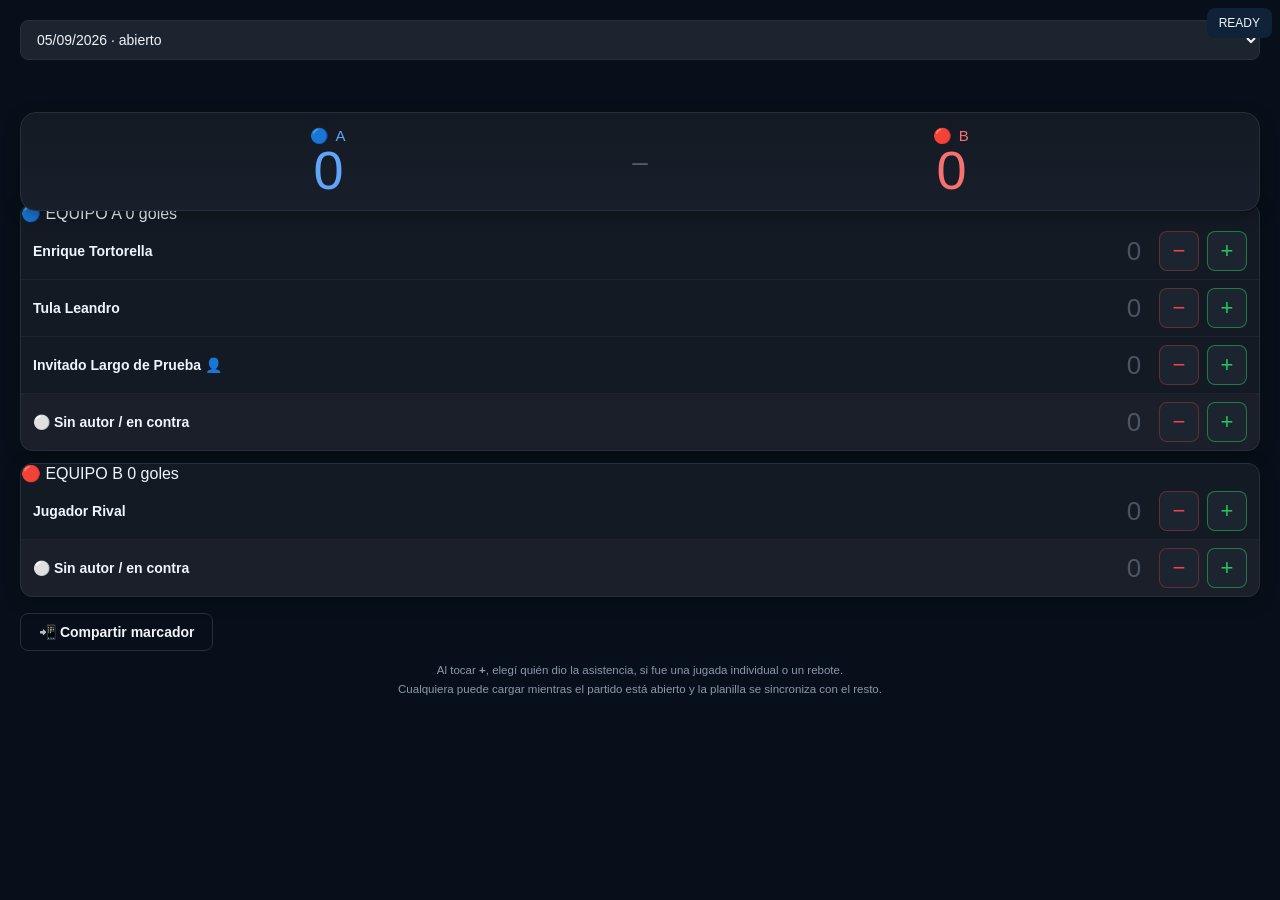
==== commit 9cbc997f: "Add assist stats and responsive player cards" ====
--- a/tests/assist-browser-harness.html
+++ b/tests/assist-browser-harness.html
@@ -92,17 +92,31 @@
   <script src="../js/tabs/goles.js"></script>
   <script src="../js/sync.js"></script>
   <script>
+    if(new URLSearchParams(location.search).has('admin'))state.currentUser.isAdmin=true;
+    if(new URLSearchParams(location.search).has('closed'))matches[0].result.winner=0;
     renderGoles();
     if(new URLSearchParams(location.search).has('auto'))openGoalAssistPicker('m-assist-test','p-scorer');
+    if(new URLSearchParams(location.search).has('closed')){
+      window.__CLOSED_CHECKS__={locked:document.querySelectorAll('.goal-locked').length,editButtons:document.querySelectorAll('.goal-btn').length};
+      document.getElementById('harness-result').textContent=window.__CLOSED_CHECKS__.locked>0&&window.__CLOSED_CHECKS__.editButtons===0?'PASS CLOSED':'FAIL CLOSED';
+    }
     if(new URLSearchParams(location.search).has('statchecks')){
-      const sample = result => ({result});
-      document.getElementById('harness-result').textContent = JSON.stringify({
+      const sample = result => ({result,teams:[{players:[{id:'p1'},{id:'p2'}]}]});
+      window.__STATS_CHECKS__={
         empty_new_match:hasAssistsTracking(sample({goals:{},goalEvents:[],goalsTracked:true,assistsTracked:true})),
-        complete_match:hasAssistsTracking(sample({goals:{p1:1},goalEvents:[{assistType:'individual'}],goalsTracked:true,assistsTracked:true})),
-        historical_mixed:hasAssistsTracking(sample({goals:{p1:2},goalEvents:[{assistType:'individual'}],goalsTracked:true,assistsTracked:true})),
-        legacy_unknown:hasAssistsTracking(sample({goals:{p1:1},goalEvents:[{assistType:'unrecorded'}],goalsTracked:true,assistsTracked:true})),
-        unattributed_goal:hasAssistsTracking(sample({goals:{__t0:1},goalEvents:[],goalsTracked:true,assistsTracked:true}))
-      });
+        complete_match:hasAssistsTracking(sample({goals:{p1:1},goalEvents:[{id:'e1',scorerId:'p1',assistType:'individual',assistPlayerId:null}],goalsTracked:true,assistsTracked:true})),
+        historical_mixed:hasAssistsTracking(sample({goals:{p1:2},goalEvents:[{id:'e1',scorerId:'p1',assistType:'individual',assistPlayerId:null}],goalsTracked:true,assistsTracked:true})),
+        legacy_unknown:hasAssistsTracking(sample({goals:{p1:1},goalEvents:[{id:'e1',scorerId:'p1',assistType:'unrecorded',assistPlayerId:null}],goalsTracked:true,assistsTracked:true})),
+        wrong_scorer:hasAssistsTracking(sample({goals:{p1:1},goalEvents:[{id:'e1',scorerId:'p2',assistType:'individual',assistPlayerId:null}],goalsTracked:true,assistsTracked:true})),
+        duplicate_event:hasAssistsTracking(sample({goals:{p1:2},goalEvents:[{id:'e1',scorerId:'p1',assistType:'individual',assistPlayerId:null},{id:'e1',scorerId:'p1',assistType:'rebound',assistPlayerId:null}],goalsTracked:true,assistsTracked:true})),
+        self_assist:hasAssistsTracking(sample({goals:{p1:1},goalEvents:[{id:'e1',scorerId:'p1',assistType:'player',assistPlayerId:'p1'}],goalsTracked:true,assistsTracked:true})),
+        cross_team_assist:hasAssistsTracking({result:{goals:{p1:1},goalEvents:[{id:'e1',scorerId:'p1',assistType:'player',assistPlayerId:'p2'}],goalsTracked:true,assistsTracked:true},teams:[{players:[{id:'p1'}]},{players:[{id:'p2'}]}]}),
+        duplicate_assister:hasAssistsTracking({result:{goals:{p1:1},goalEvents:[{id:'e1',scorerId:'p1',assistType:'player',assistPlayerId:'p2'}],goalsTracked:true,assistsTracked:true},teams:[{players:[{id:'p1'},{id:'p2'}]},{players:[{id:'p2'}]}]}),
+        unattributed_goal:hasAssistsTracking(sample({goals:{__t0:1},goalEvents:[],goalsTracked:true,assistsTracked:true})),
+        malicious_goal_filtered:matchTotalGoals(sample({goals:{p1:'<img src=x onerror=alert(1)>',p2:3},goalsTracked:true}))===3,
+        numeric_string_normalized:matchTotalGoals(sample({goals:{p1:'2',p2:3},goalsTracked:true}))===5
+      };
+      document.getElementById('harness-result').textContent = JSON.stringify(window.__STATS_CHECKS__);
     }
   </script>
 </body>
--- a/css/goles.css
+++ b/css/goles.css
@@ -24,6 +24,8 @@
 .goal-btn.minus{border-color:rgba(239,68,68,.32);color:var(--red)}
 .goal-btn.minus:hover{background:rgba(239,68,68,.12)}
 .goal-hint{font-size:11.5px;color:var(--muted);line-height:1.6;text-align:center;margin-top:10px}
+.goal-locked{display:grid;place-items:center;width:76px;min-width:76px;height:34px;border:1px solid rgba(148,163,184,.24);border-radius:8px;background:rgba(15,23,42,.52);color:#94a3b8;font-size:13px}
+.assist-partial-note{margin:0 0 8px;padding:7px 9px;border:1px solid rgba(251,191,36,.28);border-radius:8px;background:rgba(120,74,8,.12);color:#fcd878;font-size:10.5px;line-height:1.4}
 .goal-event-log{margin:4px 0 12px;border:1px solid rgba(167,139,250,.24);border-radius:var(--radius-md);background:linear-gradient(145deg,rgba(80,48,125,.1),rgba(7,18,30,.72));overflow:hidden}
 .goal-event-log-head{display:flex;align-items:center;justify-content:space-between;gap:10px;padding:9px 12px;border-bottom:1px solid rgba(167,139,250,.18);font-family:'Barlow Condensed',sans-serif;font-size:12px;font-weight:800;letter-spacing:.8px;color:#ddd6fe}
 .goal-event-log-head small{font:500 10px 'Barlow',sans-serif;color:var(--muted);letter-spacing:0}
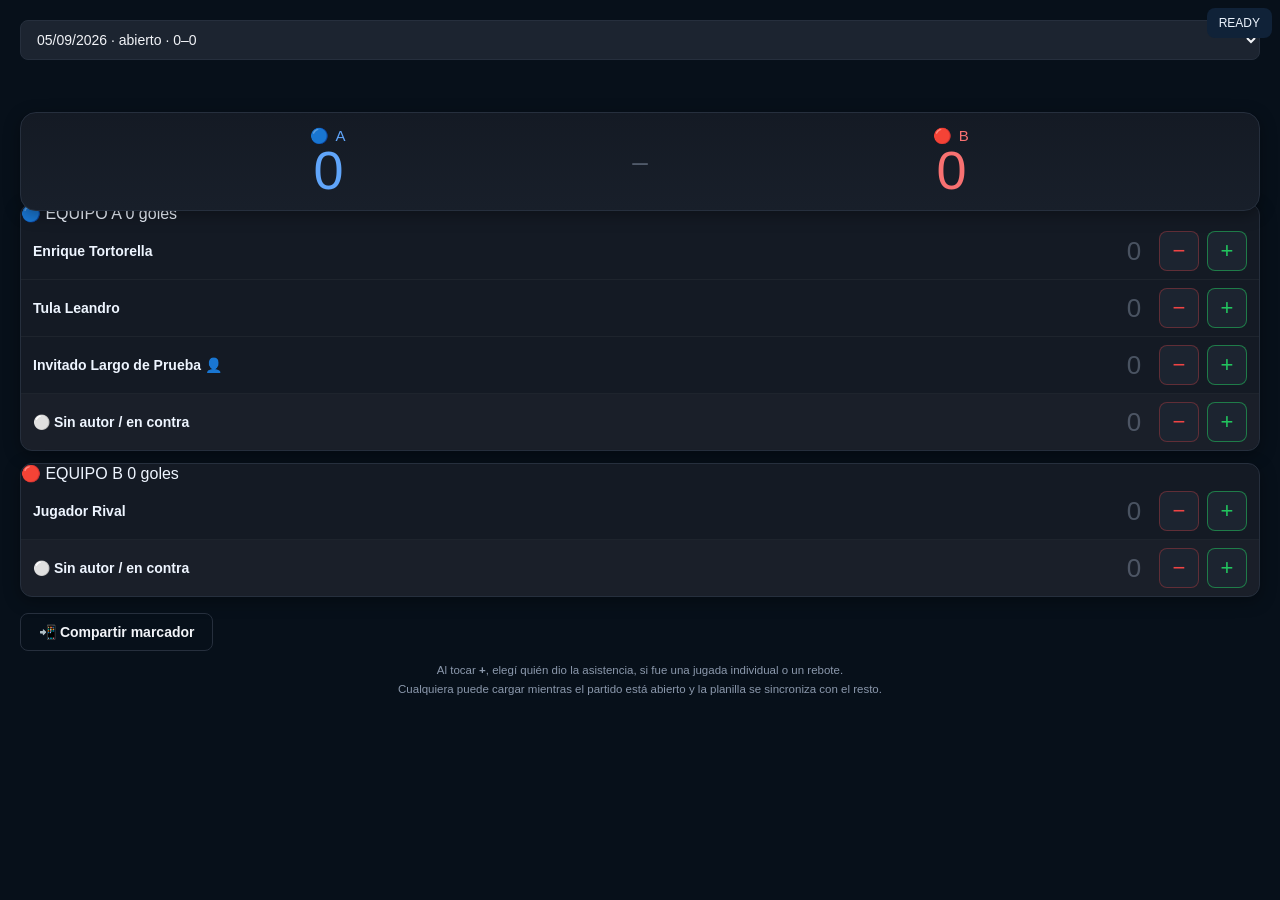
==== commit 8e7d69d7: "Harden data integrity and complete stats experience" ====
--- a/tests/assist-browser-harness.html
+++ b/tests/assist-browser-harness.html
@@ -118,6 +118,83 @@
       };
       document.getElementById('harness-result').textContent = JSON.stringify(window.__STATS_CHECKS__);
     }
+    if(new URLSearchParams(location.search).has('resetchecks')){
+      (async()=>{
+        const checks={};
+        let confirmations=[];
+        let upserts=0;
+        confirmAppAction=async options=>{confirmations.push(options);return true;};
+        upsertMatch=async match=>{upserts++;return true;};
+        state.currentUser.isAdmin=true;
+
+        matches[0].result={winner:0,winners:[0],margin:2,mvp:'p-scorer',goals:{'p-scorer':2},goalEvents:[{id:'e1',scorerId:'p-scorer',assistType:'individual',assistPlayerId:null},{id:'e2',scorerId:'p-scorer',assistType:'rebound',assistPlayerId:null}],goalsTracked:true,assistsTracked:true};
+        renderGoles();
+        checks.trackedResetButton=[...document.querySelectorAll('button')].some(button=>button.textContent.includes('Reiniciar planilla'));
+        await resetGoals(matches[0].id);
+        checks.closedBecomesDraw=matches[0].result.winner==='draw'&&matches[0].result.margin===null&&JSON.stringify(matches[0].result.winners)==='[0,1]';
+        checks.closedBecomesZero=matchScoreStr(matches[0])==='0–0'&&Object.keys(matches[0].result.goals).length===0&&matches[0].result.goalEvents.length===0;
+        checks.confirmExplainsOutcome=/empate 0–0/i.test(confirmations[0]?.message||'')&&/0–0/.test(confirmations[0]?.confirmText||'');
+        checks.oneTrackedUpsert=upserts===1;
+
+        confirmations=[];
+        const beforeUpserts=upserts;
+        matches[0].result={winner:0,winners:[0],margin:1,mvp:null,goals:{},goalEvents:[],goalsTracked:false,assistsTracked:false};
+        renderGoles();
+        checks.noMarkerHasNoReset=[...document.querySelectorAll('button')].every(button=>!button.textContent.includes('Reiniciar'));
+        checks.noMarkerExplicitState=/PARTIDO CERRADO SIN MARCADOR/.test(document.getElementById('goles-content').textContent);
+        checks.noMarkerHasNoScoreboard=!document.querySelector('.score-board')&&!document.querySelector('.goal-btn');
+        checks.noMarkerHasCreateAction=[...document.querySelectorAll('button')].some(button=>button.textContent.includes('Crear planilla y reabrir'));
+        state.currentUser.isAdmin=false;
+        renderGoles();
+        checks.noMarkerPlayerCannotCreate=[...document.querySelectorAll('button')].every(button=>!button.textContent.includes('Crear planilla'));
+        state.currentUser.isAdmin=true;
+        await resetGoals(matches[0].id);
+        checks.noMarkerDirectCallBlocked=confirmations.length===0&&upserts===beforeUpserts&&matches[0].result.winner===0&&matches[0].result.goalsTracked===false;
+        await startGoalSheetForClosedMatch(matches[0].id);
+        checks.createSheetExplainsReopen=/volverá a quedar abierto/i.test(confirmations[0]?.message||'')&&/ganador actual se quitará/i.test(confirmations[0]?.message||'');
+        checks.createSheetReopens=matches[0].result.winner===null&&matches[0].result.margin===null&&matches[0].result.goalsTracked===true&&matches[0].result.assistsTracked===true;
+        checks.createSheetShowsBoard=!!document.querySelector('.score-board')&&document.querySelectorAll('.goal-btn').length>0;
+        checks.createSheetOneUpsert=upserts===beforeUpserts+1;
+
+        window.__RESET_CHECKS__=checks;
+        document.getElementById('harness-result').dataset.checks=JSON.stringify(checks);
+        const failed=Object.entries(checks).filter(([,ok])=>!ok).map(([name])=>name);
+        document.getElementById('harness-result').textContent=failed.length?`FAIL RESET: ${failed.join(', ')}`:'PASS RESET';
+      })().catch(error=>{document.getElementById('harness-result').textContent=`FAIL RESET: ${error.message}`;});
+    }
+    if(new URLSearchParams(location.search).has('refreshchecks')){
+      (async()=>{
+        const checks={};
+        matches=Array.from({length:15},(_,index)=>({
+          id:`m-${String(index+1).padStart(2,'0')}`,
+          match_date:`2026-08-${String(index+1).padStart(2,'0')}`,
+          created_at:`2026-08-${String(index+1).padStart(2,'0')}T20:00:00Z`,
+          teams:structured(serverMatches[0].teams),
+          result:{winner:null,margin:null,mvp:null,goals:{},goalEvents:[],goalsTracked:true,assistsTracked:true}
+        }));
+        renderGoles();
+        const optionValues=[...document.querySelectorAll('.goles-select option')].map(option=>option.value);
+        checks.selectorShowsAll=optionValues.length===15;
+        checks.selectorNewestFirst=optionValues[0]==='m-15'&&optionValues.at(-1)==='m-01';
+
+        let lastToast='';
+        showToast=message=>{lastToast=message;};
+        const cachedIds=matches.map(match=>match.id).join(',');
+        loadMatches=async()=>null;
+        await refreshGoles();
+        checks.failedReadKeepsCache=matches.map(match=>match.id).join(',')===cachedIds;
+        checks.failedReadNoSuccess=!/Planilla actualizada/.test(lastToast)&&/No se pudo actualizar/.test(lastToast);
+
+        loadMatches=async()=>[];
+        await refreshGoles();
+        checks.emptySuccessClears=matches.length===0&&/Planilla actualizada/.test(lastToast);
+
+        window.__REFRESH_CHECKS__=checks;
+        document.getElementById('harness-result').dataset.checks=JSON.stringify(checks);
+        const failed=Object.entries(checks).filter(([,ok])=>!ok).map(([name])=>name);
+        document.getElementById('harness-result').textContent=failed.length?`FAIL REFRESH: ${failed.join(', ')}`:'PASS REFRESH';
+      })().catch(error=>{document.getElementById('harness-result').textContent=`FAIL REFRESH: ${error.message}`;});
+    }
   </script>
 </body>
 </html>
--- a/css/base.css
+++ b/css/base.css
@@ -102,14 +102,18 @@
 /* ===== NAV TABS ===== */
 .nav-tabs{display:flex;margin:0 -4px 6px;background:rgba(15,19,27,.72);backdrop-filter:blur(16px);border-bottom:1px solid rgba(255,255,255,.07);overflow-x:auto;scrollbar-width:none;position:sticky;top:67px;z-index:99}
 .nav-tabs::-webkit-scrollbar{display:none}
-.nav-tab{flex:1;min-width:70px;padding:11px 8px 10px;text-align:center;font-size:10px;color:var(--muted);cursor:pointer;border-bottom:2px solid transparent;transition:all .2s;white-space:nowrap;font-weight:700;text-transform:uppercase;letter-spacing:.75px}
+.nav-tab{appearance:none;flex:1;min-width:70px;padding:11px 8px 10px;text-align:center;font:700 10px 'Barlow',sans-serif;color:var(--muted);cursor:pointer;border:0;border-bottom:2px solid transparent;background:transparent;transition:all .2s;white-space:nowrap;text-transform:uppercase;letter-spacing:.75px}
 .nav-tab:hover{color:var(--text)}
 .nav-tab.active{color:var(--lime);border-bottom-color:var(--lime);text-shadow:0 0 14px rgba(182,242,61,.36)}
+.nav-tab:focus-visible{outline:2px solid var(--cyan,#62d8ff);outline-offset:-3px;color:var(--text)}
 .nav-tab-icon{font-size:17px;display:block;margin-bottom:3px}
 
 /* ===== CONTENT TABS ===== */
 .tab-content{display:none;padding:18px 0;max-width:1480px;margin:0 auto}
 .tab-content.active{display:block}
+.tab-content[hidden]{display:none!important}
+
+:where(.podium-card,.bar-row,.scorer-list-row,.rank-row,.leaderboard-list-card)[role="button"]:focus-visible{outline:2px solid var(--cyan,#62d8ff);outline-offset:2px}
 
 /* ===== SECTION HEADER ===== */
 .section-header{display:flex;align-items:center;justify-content:space-between;margin-bottom:18px;gap:10px}
--- a/css/goles.css
+++ b/css/goles.css
@@ -24,6 +24,20 @@
 .goal-btn.minus{border-color:rgba(239,68,68,.32);color:var(--red)}
 .goal-btn.minus:hover{background:rgba(239,68,68,.12)}
 .goal-hint{font-size:11.5px;color:var(--muted);line-height:1.6;text-align:center;margin-top:10px}
+.goal-no-score-state{position:relative;overflow:hidden;padding:24px;border:1px solid rgba(91,205,255,.28);border-radius:var(--radius-lg);background:radial-gradient(circle at 50% 0,rgba(43,160,205,.14),transparent 44%),linear-gradient(155deg,rgba(17,39,58,.96),rgba(7,17,28,.98));box-shadow:var(--shadow-card);text-align:center}
+.goal-no-score-state::before{content:'';position:absolute;inset:0;pointer-events:none;background:linear-gradient(115deg,transparent 25%,rgba(255,255,255,.035) 50%,transparent 75%);transform:translateX(-100%);animation:goalNoScoreSweep 6s ease-in-out infinite}
+.goal-no-score-icon{position:relative;font-size:34px;line-height:1;margin-bottom:8px}
+.goal-no-score-kicker{position:relative;color:var(--lime);font:800 10px 'Barlow Condensed',sans-serif;letter-spacing:1.5px}
+.goal-no-score-state h2{position:relative;margin:3px 0 7px;font:400 27px 'Bebas Neue',sans-serif;letter-spacing:.8px}
+.goal-no-score-state>p{position:relative;max-width:620px;margin:0 auto 16px;color:var(--muted);font-size:13px;line-height:1.5}
+.goal-no-score-state>p strong{color:var(--gold)}
+.goal-no-score-teams{position:relative;display:grid;grid-template-columns:repeat(2,minmax(0,1fr));gap:8px;margin-bottom:16px;text-align:left}
+.goal-no-score-teams.teams-3{grid-template-columns:repeat(3,minmax(0,1fr))}
+.goal-no-score-team{min-width:0;padding:11px 12px;border:1px solid rgba(137,173,203,.18);border-radius:10px;background:rgba(5,15,25,.48)}
+.goal-no-score-team b,.goal-no-score-team span{display:block}
+.goal-no-score-team b{margin-bottom:4px;font:800 12px 'Barlow Condensed',sans-serif;letter-spacing:.7px}
+.goal-no-score-team span{overflow:hidden;color:var(--muted);font-size:11px;line-height:1.4;text-overflow:ellipsis;white-space:nowrap}
+@keyframes goalNoScoreSweep{0%,35%{transform:translateX(-100%)}65%,100%{transform:translateX(100%)}}
 .goal-locked{display:grid;place-items:center;width:76px;min-width:76px;height:34px;border:1px solid rgba(148,163,184,.24);border-radius:8px;background:rgba(15,23,42,.52);color:#94a3b8;font-size:13px}
 .assist-partial-note{margin:0 0 8px;padding:7px 9px;border:1px solid rgba(251,191,36,.28);border-radius:8px;background:rgba(120,74,8,.12);color:#fcd878;font-size:10.5px;line-height:1.4}
 .goal-event-log{margin:4px 0 12px;border:1px solid rgba(167,139,250,.24);border-radius:var(--radius-md);background:linear-gradient(145deg,rgba(80,48,125,.1),rgba(7,18,30,.72));overflow:hidden}
@@ -70,6 +84,9 @@
 .goal-assist-modal.is-saving .goal-assist-status{display:block}
 
 @media(max-width:600px){
+  .goal-no-score-state{padding:21px 14px}
+  .goal-no-score-teams,.goal-no-score-teams.teams-3{grid-template-columns:1fr}
+  .goal-no-score-team span{white-space:normal}
   .goal-assist-overlay{align-items:flex-end;padding:0}
   .modal.goal-assist-modal{width:100%;max-width:none;max-height:78vh;max-height:78dvh;margin:0;border-radius:20px 20px 0 0;border-left:0;border-right:0;border-bottom:0;padding:20px 16px calc(18px + env(safe-area-inset-bottom))}
   .goal-assist-title{font-size:29px}
@@ -77,4 +94,4 @@
   .goal-assist-player{min-height:52px}
 }
 
-@media(prefers-reduced-motion:reduce){.goal-assist-player,.goal-assist-special{transition:none}}
+@media(prefers-reduced-motion:reduce){.goal-assist-player,.goal-assist-special{transition:none}.goal-no-score-state::before{animation:none}}
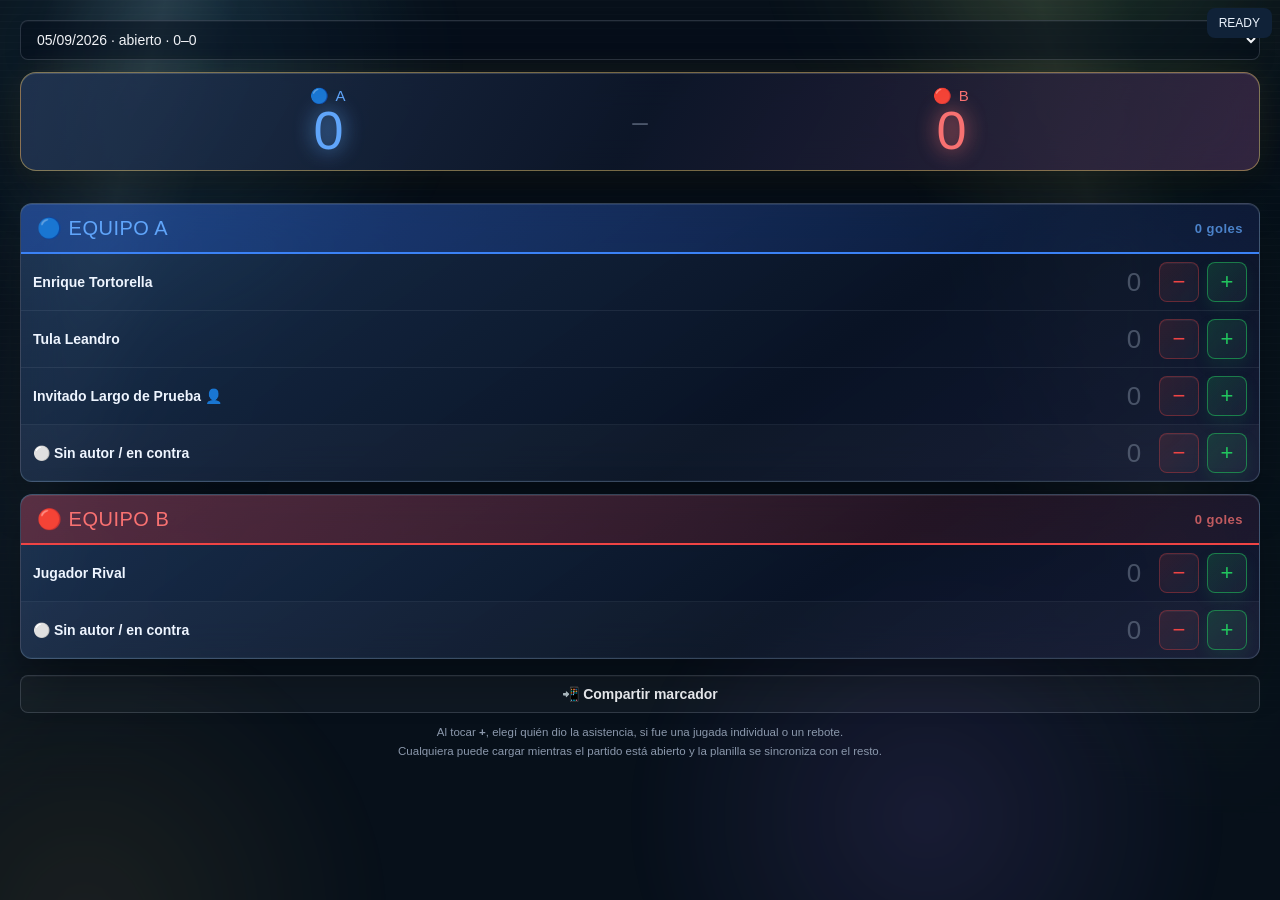
==== commit eb49db15: "Fix goal scoreboard overlapping team header on mobile" ====
--- a/tests/assist-browser-harness.html
+++ b/tests/assist-browser-harness.html
@@ -4,9 +4,14 @@
   <meta charset="utf-8">
   <meta name="viewport" content="width=device-width,initial-scale=1">
   <title>Assist flow harness</title>
+  <link href="https://fonts.googleapis.com/css2?family=Bebas+Neue&family=Barlow+Condensed:wght@400;600;700;900&family=Barlow:wght@400;500;600&display=swap" rel="stylesheet">
   <link rel="stylesheet" href="../css/base.css">
   <link rel="stylesheet" href="../css/jugadores.css">
+  <link rel="stylesheet" href="../css/equipos.css">
   <link rel="stylesheet" href="../css/goles.css">
+  <link rel="stylesheet" href="../css/utils.css">
+  <link rel="stylesheet" href="../css/responsive.css">
+  <link rel="stylesheet" href="../css/theme-aurora.css">
   <style>
     body{padding:20px;background:#07101a;color:#eef5ff}
     #harness-result{position:fixed;top:8px;right:8px;z-index:500;padding:8px 12px;border-radius:8px;background:#102238;font:12px sans-serif}
@@ -91,6 +96,7 @@
   <script src="../js/stats-core.js"></script>
   <script src="../js/tabs/goles.js"></script>
   <script src="../js/sync.js"></script>
+  <script src="goal-scoreboard-layout.js"></script>
   <script>
     if(new URLSearchParams(location.search).has('admin'))state.currentUser.isAdmin=true;
     if(new URLSearchParams(location.search).has('closed'))matches[0].result.winner=0;
--- a/css/equipos.css
+++ b/css/equipos.css
@@ -0,0 +1,43 @@
+/* ===== TEAMS ===== */
+.field-selector{display:grid;grid-template-columns:1fr 1fr 1fr;gap:10px;margin-bottom:20px}
+.field-btn{appearance:none;width:100%;background:var(--bg2);border:2px solid var(--border);border-radius:var(--radius-md);padding:14px 8px;text-align:center;cursor:pointer;transition:all .2s;color:inherit;font:inherit}
+.field-btn:hover{border-color:#3a4557}
+.field-btn:focus-visible{outline:2px solid #5ad7ff;outline-offset:2px}
+.field-btn.selected{border-color:var(--gold);background:var(--gold-soft);box-shadow:0 3px 12px rgba(240,192,64,.12)}
+.field-btn-icon{font-size:28px;display:block;margin-bottom:4px}
+.field-btn-label{font-family:'Bebas Neue',sans-serif;font-size:16px;color:var(--gold)}
+.field-btn-sub{font-size:10px;color:var(--muted)}
+.field-capacity-note{margin-top:-10px;font-size:11px;line-height:1.4;color:var(--muted)}
+
+.teams-container{display:grid;gap:12px}
+.team-card{background:var(--bg2);border:1px solid var(--border);border-radius:var(--radius-md);overflow:hidden;box-shadow:var(--shadow-card)}
+.team-header{padding:12px 16px;display:flex;align-items:center;justify-content:space-between;font-family:'Bebas Neue',sans-serif;font-size:20px;letter-spacing:.5px}
+.team-header.team-a{background:linear-gradient(135deg,#1e3a5f,#2563eb1a);border-bottom:2px solid #3b82f6;color:#60a5fa}
+.team-header.team-b{background:linear-gradient(135deg,#5f1e1e,#dc26261a);border-bottom:2px solid #ef4444;color:#f87171}
+.team-header.team-c{background:linear-gradient(135deg,#3b1e5f,#9333ea1a);border-bottom:2px solid #a855f7;color:#c084fc}
+.team-overall{font-size:13px;opacity:.75;font-family:'Barlow',sans-serif;font-weight:600}
+.team-player-row{display:flex;align-items:center;gap:10px;min-width:0;padding:9px 16px;border-bottom:1px solid rgba(255,255,255,.045)}
+.team-player-row:last-child{border-bottom:none}
+.team-player-pos-badge{flex:0 0 auto;background:var(--bg3);border-radius:4px;padding:2px 6px;font-size:10px;font-weight:700;min-width:28px;text-align:center;color:var(--muted)}
+.team-player-name{flex:1;min-width:0;overflow:hidden;text-overflow:ellipsis;white-space:nowrap;font-size:14px;font-weight:600}
+.team-player-ovr{flex:0 0 auto;font-family:'Bebas Neue',sans-serif;font-size:19px;color:var(--gold)}
+.team-edit-controls{display:flex;flex:0 0 auto;gap:4px}
+.team-build-summary{display:flex;justify-content:space-between;align-items:center;gap:10px;margin-bottom:10px;padding:9px 12px;border:1px solid rgba(90,215,255,.2);border-radius:8px;background:rgba(9,29,45,.72);font-size:11px;color:var(--muted)}
+.team-build-summary strong{color:var(--text)}
+.team-validation-banner{margin-bottom:10px;padding:9px 12px;border:1px solid rgba(239,68,68,.45);border-radius:8px;background:rgba(239,68,68,.1);font-size:12px;line-height:1.4;color:#fca5a5}
+.team-warning{padding:10px 16px;background:rgba(239,68,68,.1);font-size:12px;color:var(--red)}
+
+@media(max-width:480px){
+  .field-selector{gap:6px}
+  .field-btn{padding:10px 4px}
+  .field-btn-icon{font-size:22px}
+  .field-btn-sub{font-size:9px;line-height:1.15}
+  .team-header{gap:8px;padding:10px 12px}
+  .team-header>span:first-child{min-width:0}
+  .team-overall{flex:0 1 auto;text-align:right;line-height:1.15;overflow-wrap:anywhere}
+  .team-player-row{gap:7px;padding:8px 10px}
+  .team-player-name{display:-webkit-box;white-space:normal;overflow-wrap:anywhere;-webkit-box-orient:vertical;-webkit-line-clamp:2;line-clamp:2;font-size:13px;line-height:1.15}
+  .team-player-ovr{font-size:17px}
+  .team-edit-controls button{padding:4px 6px!important}
+  .team-build-summary{align-items:flex-start;flex-direction:column;gap:3px}
+}
--- a/css/goles.css
+++ b/css/goles.css
@@ -1,7 +1,8 @@
 /* ===== GOLES — planilla en vivo ===== */
 .goles-select{width:100%;background:var(--bg3);border:1.5px solid var(--border);border-radius:var(--radius-sm);color:var(--text);padding:10px 12px;font-family:'Barlow',sans-serif;font-size:14px;outline:none;margin-bottom:12px;color-scheme:dark}
 .goles-select:focus{border-color:var(--gold)}
-.score-board{display:flex;align-items:stretch;gap:6px;background:linear-gradient(180deg,var(--bg2),var(--bg3) 200%);border:1px solid var(--border);border-radius:var(--radius-lg);padding:14px 10px;box-shadow:var(--shadow-card);margin-bottom:6px;position:sticky;top:112px;z-index:80;backdrop-filter:blur(8px)}
+/* Keep the scoreboard in document flow: theme panels use relative positioning. */
+.score-board{display:flex;align-items:stretch;gap:6px;background:linear-gradient(180deg,var(--bg2),var(--bg3) 200%);border:1px solid var(--border);border-radius:var(--radius-lg);padding:14px 10px;box-shadow:var(--shadow-card);margin-bottom:6px;position:relative;top:auto;z-index:auto;backdrop-filter:blur(8px)}
 .score-side{flex:1;text-align:center;min-width:0}
 .score-side .sname{font-family:'Bebas Neue',sans-serif;font-size:15px;letter-spacing:1.5px;white-space:nowrap;overflow:hidden;text-overflow:ellipsis}
 .score-side .snum{font-family:'Bebas Neue',sans-serif;font-size:54px;line-height:.95}
--- a/css/utils.css
+++ b/css/utils.css
@@ -0,0 +1,18 @@
+/* ===== UTILS ===== */
+.gap-8{gap:8px}
+.flex{display:flex}
+.flex-col{flex-direction:column}
+.items-center{align-items:center}
+.mt-8{margin-top:8px}
+.mt-16{margin-top:16px}
+.w-full{width:100%}
+.text-muted{color:var(--muted);font-size:13px}
+.text-center{text-align:center}
+.hidden{display:none!important}
+.toast{position:fixed;bottom:24px;left:50%;transform:translateX(-50%);background:#1c2430;border:1px solid var(--border);border-radius:var(--radius-md);padding:12px 20px;font-size:14px;font-weight:500;z-index:300;opacity:0;box-shadow:var(--shadow-pop);transition:opacity .3s,transform .3s;pointer-events:none;white-space:nowrap}
+.toast.show{opacity:1;transform:translateX(-50%) translateY(-4px)}
+.spinner{border:2px solid var(--border);border-top-color:var(--gold);border-radius:50%;width:20px;height:20px;animation:spin .6s linear infinite;display:inline-block}
+@keyframes spin{to{transform:rotate(360deg)}}
+.empty-state{text-align:center;padding:52px 16px;color:var(--muted)}
+.empty-state-icon{font-size:46px;margin-bottom:14px;opacity:.6}
+.chip{display:inline-flex;align-items:center;gap:4px;background:var(--bg3);border:1px solid var(--border);border-radius:20px;padding:3px 10px;font-size:11px;color:var(--muted)}
--- a/css/responsive.css
+++ b/css/responsive.css
@@ -0,0 +1,48 @@
+/* ===== RESPONSIVE: NUNCA CORTAR EL PLANTEL ===== */
+@media (max-width:920px){
+  #screen-app{padding-left:16px;padding-right:16px}
+  .hub-hero{padding:22px}.hub-attendance{width:43%;min-width:255px}.hub-grid{grid-template-columns:1fr}.hub-quick-grid{grid-template-columns:repeat(3,1fr)}
+  .players-grid{grid-template-columns:repeat(auto-fit,minmax(160px,1fr));gap:22px 16px}
+  .roster-toolbar{align-items:flex-start;flex-direction:column}
+  .roster-controls{width:100%}
+  .roster-search{flex:1}
+}
+@media (max-width:640px){
+  #screen-app{padding:0 8px 26px}
+  #screen-app>.tab-content{padding:12px 4px!important}
+  #screen-club{padding:16px}.club-box{padding:17px;border-radius:16px}.club-list{grid-template-columns:1fr}.club-intro{margin-bottom:18px}.club-intro h1{font-size:48px}.club-intro p{font-size:12px}.club-join{grid-template-columns:1fr}.club-join .btn{justify-content:center}
+  .topbar{padding:11px 0}.topbar-user #topbar-username{display:none}
+  .brand-crest{width:31px;height:36px}.topbar-logo{font-size:23px}.brand-caption{font-size:7px}
+  .nav-tabs{top:59px;margin-bottom:4px}.nav-tab{flex:0 0 74px;min-width:74px;font-size:9px;padding:9px 5px}.nav-tab-icon{font-size:16px}
+  .hub-shell{gap:12px}.hub-hero{min-height:0;display:block;padding:20px 17px;border-radius:16px}.hub-hero h1{font-size:39px;max-width:280px}.hub-hero.is-matchday h1{font-size:43px;max-width:100%;line-height:.94}.hub-hero p{font-size:11px;max-width:255px}.hub-hero-match-details{gap:6px}.hub-hero-match-details span{font-size:13px;padding:6px 8px}.hub-match-countdown{margin-top:9px}.hub-hero-actions{margin-top:15px}.hub-hero-actions .btn{font-size:11px;padding:8px 10px}.hub-attendance{width:100%;min-width:0;margin-top:18px;padding:14px}.hub-attendance-state{font-size:22px}.hub-grid{gap:12px}.hub-panel{border-radius:14px}.hub-panel-head{padding:13px 14px 11px}.hub-last-match{padding:16px 13px;gap:8px}.hub-team-name{font-size:19px}.hub-team-sub{font-size:9px}.hub-score-wrap{min-width:78px}.hub-score{font-size:42px}.hub-match-meta{padding:0 13px 13px;gap:5px}.hub-match-actions{margin-left:0;width:100%}.hub-mini-btn{flex:1}.hub-fixture{border-radius:14px}.fixture-head{padding:14px 13px}.fixture-title{font-size:23px}.fixture-head-right{gap:5px}.fixture-date{font-size:15px}.fixture-status{font-size:8px;padding:4px 6px}.fixture-team-grid,.fixture-team-grid.teams-3{grid-template-columns:1fr;padding:9px;gap:8px}.fixture-team-head{padding:9px 10px}.fixture-players{padding:7px}.fixture-footer{padding:0 12px 12px;align-items:flex-end}.fixture-footer .btn{font-size:11px;padding:8px 9px;white-space:nowrap}.fixture-footer-copy{font-size:9.5px}.hub-leader{padding:11px 13px}.hub-quick-grid{grid-template-columns:1fr;gap:7px}.hub-quick{padding:10px 12px}.hub-quick b{font-size:12px}
+  .tab-content{padding-top:12px}.tab-content#tab-jugadores{padding-left:0!important;padding-right:0!important}
+  .roster-hero{min-height:132px;padding:20px 18px;border-radius:16px;align-items:flex-start}.roster-hero::after{right:10px;font-size:135px;bottom:-34px}
+  .roster-hero h1{font-size:42px}.roster-hero p{font-size:11px;margin-top:6px}.roster-kicker{font-size:8px;letter-spacing:1.25px}
+  .roster-hero-actions{position:absolute;right:14px;bottom:13px}.roster-hero-actions .btn{padding:7px 9px;font-size:11px}.roster-hero-actions .btn-ghost span{display:none}
+  .roster-toolbar{gap:11px;padding:11px;border-radius:12px;margin-bottom:20px}.roster-summary{width:100%;justify-content:space-between}.roster-metric{min-width:0;flex:1;padding:0 8px}.roster-metric:first-child{padding-left:0}.roster-metric span{font-size:8px;letter-spacing:.55px}.roster-metric b{font-size:21px}.roster-leader{max-width:none}
+  .roster-controls{gap:7px}.roster-search{min-width:0;height:35px}.roster-controls select{height:35px;max-width:132px;font-size:11px}
+  .roster-grid-head{margin-bottom:12px}.roster-grid-head h2{font-size:25px}.roster-visible-count{font-size:10px;padding:5px 8px}
+  .players-grid{grid-template-columns:repeat(auto-fit,minmax(160px,1fr));gap:18px 12px}
+  .fifa-card{max-width:100%;min-height:0;padding:18px 11px 28px;filter:drop-shadow(0 9px 14px rgba(0,0,0,.45))}
+  .fifa-card:hover{transform:translateY(-4px) scale(1.015)}
+  .fifa-card-photo{width:60px;height:60px}.fifa-card-overall{font-size:38px}.fifa-card-pos{font-size:12px}.fifa-card-tier{font-size:7px;letter-spacing:1.6px}
+  .fifa-divider{margin:8px 0 5px}.fifa-card-name{font-size:14px;letter-spacing:.8px}.fifa-card-stats{width:90%;margin-top:7px}.fifa-card-stat{font-size:8px;gap:2px}.fifa-card-stat span:first-child{font-size:12px}.fifa-card-stat.best span:first-child{font-size:13px}.fifa-card-record{font-size:9px;padding:2px 7px;margin-top:8px}
+}
+@media (max-width:370px){
+  #screen-app{padding-left:5px;padding-right:5px}
+  #screen-app>.tab-content{padding-left:3px!important;padding-right:3px!important}
+  #screen-app>#tab-jugadores{padding-left:0!important;padding-right:0!important}
+  .roster-hero p{max-width:165px}.roster-metric span{font-size:7px}.roster-metric b{font-size:19px}
+  .fifa-card{padding:16px 8px 25px}.fifa-top{gap:7px}.fifa-card-photo{width:55px;height:55px}.fifa-card-overall{font-size:34px}.fifa-card-name{font-size:13px}.fifa-card-stats{width:94%}.fifa-card-record{font-size:8px;padding:2px 5px}
+}
+
+/* Los diálogos genéricos usan el alto visible real y respetan notch/barra.
+   El asistidor y Crest Studio tienen sus propias hojas móviles. */
+.modal-overlay:not(.crest-studio-overlay):not(.goal-assist-overlay){padding:max(12px,env(safe-area-inset-top)) max(12px,env(safe-area-inset-right)) max(12px,env(safe-area-inset-bottom)) max(12px,env(safe-area-inset-left))}
+.modal:not(.crest-studio-modal):not(.goal-assist-modal){max-height:calc(100vh - 24px);max-height:calc(100dvh - 24px - env(safe-area-inset-top) - env(safe-area-inset-bottom));overscroll-behavior:contain}
+.modal-close{min-width:44px;min-height:44px}
+.modal-close:focus-visible{outline:2px solid var(--cyan);outline-offset:2px;color:var(--text)}
+
+@media (prefers-reduced-motion: reduce){
+  *{transition:none!important;animation:none!important}
+}
--- a/css/theme-aurora.css
+++ b/css/theme-aurora.css
@@ -0,0 +1,404 @@
+/* ===== GLASSMORPHISM · FULBITO AURORA =====
+   Rebranding puramente visual: conserva la estructura y todos los flujos. */
+:root{
+  --glass:rgba(18,28,46,.58);
+  --glass-strong:rgba(13,21,36,.78);
+  --glass-soft:rgba(255,255,255,.045);
+  --glass-border:rgba(208,226,255,.16);
+  --glass-highlight:rgba(255,255,255,.10);
+  --glass-shadow:0 18px 46px rgba(0,0,0,.30),inset 0 1px 0 rgba(255,255,255,.05);
+}
+body{
+  background:
+    radial-gradient(ellipse 72% 42% at 7% -6%,rgba(41,98,255,.20),transparent 68%),
+    radial-gradient(ellipse 56% 46% at 96% 8%,rgba(182,242,61,.13),transparent 66%),
+    radial-gradient(ellipse 62% 46% at 52% 108%,rgba(240,192,64,.16),transparent 70%),
+    radial-gradient(ellipse 42% 34% at 14% 84%,rgba(139,92,246,.13),transparent 70%),
+    linear-gradient(135deg,#060912 0%,#0b1322 48%,#070b13 100%);
+  background-attachment:fixed;
+}
+body::before{
+  content:'';position:fixed;inset:0;pointer-events:none;z-index:-1;opacity:.38;
+  background-image:linear-gradient(rgba(255,255,255,.022) 1px,transparent 1px),linear-gradient(90deg,rgba(255,255,255,.018) 1px,transparent 1px);
+  background-size:42px 42px;
+  mask-image:linear-gradient(to bottom,rgba(0,0,0,.78),transparent 82%);
+}
+
+.screen{position:relative}
+#screen-app{max-width:1640px}
+#screen-login,#screen-club{
+  background:radial-gradient(ellipse 64% 40% at 50% -5%,rgba(70,119,255,.14),transparent 70%),transparent;
+}
+.club-intro-crest,.brand-crest{
+  box-shadow:0 0 0 1px rgba(255,255,255,.14),0 0 30px rgba(182,242,61,.24),0 14px 30px rgba(0,0,0,.26);
+}
+.club-box,.login-box,.register-form,.modal{
+  background:linear-gradient(135deg,rgba(30,44,68,.67),rgba(10,16,29,.76));
+  border-color:var(--glass-border);
+  box-shadow:var(--glass-shadow);
+  backdrop-filter:blur(24px) saturate(128%);
+  -webkit-backdrop-filter:blur(24px) saturate(128%);
+}
+.club-box::before,.login-box::before,.modal::before{
+  content:'';display:block;height:1px;margin:-22px 0 20px;background:linear-gradient(90deg,transparent,rgba(255,255,255,.34),transparent);opacity:.62;
+}
+.login-box::before{margin:-32px 0 30px}.modal::before{margin:-24px 0 20px}
+.club-card,.roster-toolbar,.hub-meta-chip,.hub-mini-btn,.fixture-team,
+.fixture-player,.fixture-player-metric,.hub-quick,.match-team,.goal-leader,
+.stat-chip,.pater-score,.chip,.roster-visible-count{
+  background:rgba(255,255,255,.045);
+  border-color:rgba(220,232,255,.12);
+  box-shadow:inset 0 1px 0 rgba(255,255,255,.035);
+}
+.club-card:hover,.hub-quick:hover,.fixture-player:hover,.hub-mini-btn:hover{
+  background:rgba(255,255,255,.085);
+  border-color:rgba(240,192,64,.50);
+  box-shadow:0 10px 22px rgba(0,0,0,.16),inset 0 1px 0 rgba(255,255,255,.08);
+}
+.club-card-name,.club-card-meta{display:block}
+
+.topbar{
+  margin:0 -12px;padding:14px 16px;
+  background:linear-gradient(90deg,rgba(7,14,27,.82),rgba(20,31,51,.55),rgba(7,14,27,.82));
+  border:1px solid rgba(214,231,255,.11);border-top:0;border-radius:0 0 18px 18px;
+  box-shadow:0 10px 28px rgba(0,0,0,.18),inset 0 -1px 0 rgba(255,255,255,.03);
+  backdrop-filter:blur(25px) saturate(145%);
+  -webkit-backdrop-filter:blur(25px) saturate(145%);
+}
+.brand-crest{filter:drop-shadow(0 0 12px rgba(182,242,61,.25))}
+.topbar-logo{letter-spacing:1.45px;text-shadow:0 1px 0 rgba(255,255,255,.14),0 0 24px rgba(255,255,255,.11)}
+.topbar-avatar,.topbar-avatar-placeholder{box-shadow:0 0 0 3px rgba(240,192,64,.12),0 7px 16px rgba(0,0,0,.32)}
+.btn-club-switch,.btn-icon,.btn-logout{
+  background:rgba(255,255,255,.045);border:1px solid rgba(220,232,255,.12);
+  box-shadow:inset 0 1px 0 rgba(255,255,255,.04);
+}
+.btn-club-switch:hover,.btn-icon:hover{background:rgba(255,255,255,.095);border-color:rgba(240,192,64,.48)}
+.btn-logout:hover{border-color:rgba(239,68,68,.42)}
+.nav-tabs{
+  margin:9px -12px 9px;padding:5px 6px;gap:4px;
+  background:rgba(8,15,27,.58);border:1px solid rgba(214,231,255,.11);border-radius:15px;
+  box-shadow:0 10px 25px rgba(0,0,0,.15),inset 0 1px 0 rgba(255,255,255,.04);
+  backdrop-filter:blur(21px) saturate(135%);-webkit-backdrop-filter:blur(21px) saturate(135%);
+}
+.nav-tab{position:relative;border:1px solid transparent;border-bottom:1px solid transparent;border-radius:10px;padding:9px 8px;color:#93a4bb}
+.nav-tab:hover{background:rgba(255,255,255,.055);color:var(--text)}
+.nav-tab.active{color:#e7ffab;border-color:rgba(182,242,61,.30);background:linear-gradient(135deg,rgba(182,242,61,.17),rgba(255,255,255,.035));text-shadow:0 0 16px rgba(182,242,61,.38)}
+
+.hub-hero,.roster-hero{
+  border-color:rgba(216,236,255,.18);
+  background:linear-gradient(135deg,rgba(39,60,91,.56),rgba(15,28,47,.67) 50%,rgba(37,38,63,.57));
+  box-shadow:0 22px 52px rgba(0,0,0,.25),inset 0 1px 0 rgba(255,255,255,.10);
+  backdrop-filter:blur(26px) saturate(135%);-webkit-backdrop-filter:blur(26px) saturate(135%);
+}
+.hub-hero::before,.roster-hero::before{
+  content:'';position:absolute;inset:0;pointer-events:none;border-radius:inherit;
+  background:linear-gradient(118deg,rgba(255,255,255,.12),transparent 19% 72%,rgba(182,242,61,.08));
+  mask-image:linear-gradient(120deg,#000,transparent 52%);
+}
+.hub-hero::after{opacity:.11;filter:drop-shadow(0 0 25px rgba(240,192,64,.4)) grayscale(1)}
+.hub-attendance,.hub-panel,.hub-fixture,.team-card,.score-board,
+.attend-stat,.attend-player,.rate-player,.field-btn,.match-card,.rank-row,
+.admin-section,.goal-team,.stats-filter-card,.player-hero{
+  background:linear-gradient(145deg,rgba(31,46,71,.56),rgba(11,19,34,.70));
+  border-color:var(--glass-border);
+  box-shadow:var(--glass-shadow);
+  backdrop-filter:blur(20px) saturate(125%);
+  -webkit-backdrop-filter:blur(20px) saturate(125%);
+}
+.hub-panel,.hub-fixture,.team-card,.goal-team,.match-card,.admin-section{overflow:hidden}
+.hub-panel-head,.fixture-head{border-bottom-color:rgba(220,232,255,.10)}
+.hub-attendance{background:linear-gradient(145deg,rgba(8,20,35,.42),rgba(21,31,52,.63))}
+.hub-choice,.attend-btn,.goal-btn,.pos-btn,.sub-toggle-btn{
+  background:rgba(255,255,255,.055);border-color:rgba(220,232,255,.15);
+  box-shadow:inset 0 1px 0 rgba(255,255,255,.045);
+}
+.hub-choice:hover,.attend-btn:hover,.goal-btn:hover,.pos-btn:hover,.sub-toggle-btn:hover{background:rgba(255,255,255,.11);border-color:rgba(255,255,255,.28)}
+.hub-choice.going.active,.field-btn.selected,.sub-toggle-btn.active,.pos-btn.selected{box-shadow:0 9px 22px rgba(182,242,61,.10),inset 0 1px 0 rgba(255,255,255,.10)}
+.team-header.team-a{background:linear-gradient(100deg,rgba(37,99,235,.34),rgba(37,99,235,.07))}
+.team-header.team-b{background:linear-gradient(100deg,rgba(220,38,38,.31),rgba(220,38,38,.06))}
+.team-header.team-c{background:linear-gradient(100deg,rgba(147,51,234,.33),rgba(147,51,234,.06))}
+.goal-row{border-bottom-color:rgba(220,232,255,.075)}
+.goal-row.scored{background:linear-gradient(90deg,rgba(240,192,64,.14),rgba(255,255,255,.022))}
+
+.form-group input,.form-group select,.club-join input,.club-create input,
+.goles-select,.match-date-input,.stats-filter-select,.roster-search,.roster-controls select{
+  background:rgba(5,13,26,.51);border-color:rgba(220,232,255,.16);
+  box-shadow:inset 0 1px 0 rgba(255,255,255,.035),0 7px 18px rgba(0,0,0,.10);
+}
+.form-group input:focus,.form-group select:focus,.club-join input:focus,.club-create input:focus,
+.goles-select:focus,.match-date-input:focus,.stats-filter-select:focus,.roster-search:focus-within{
+  border-color:rgba(182,242,61,.72);box-shadow:0 0 0 4px rgba(182,242,61,.10),inset 0 1px 0 rgba(255,255,255,.06);
+}
+.btn-primary,.btn-login{
+  background:linear-gradient(135deg,#fff0ad 0%,#ffd35e 42%,#e7a91f 100%);
+  box-shadow:0 10px 24px rgba(240,192,64,.25),inset 0 1px 0 rgba(255,255,255,.62);
+}
+.btn-green{background:linear-gradient(135deg,#79f6a8,#22c55e 58%,#15934a);box-shadow:0 10px 22px rgba(34,197,94,.18),inset 0 1px 0 rgba(255,255,255,.35)}
+.btn-ghost,.btn-register{background:rgba(255,255,255,.035);border-color:rgba(220,232,255,.16);box-shadow:inset 0 1px 0 rgba(255,255,255,.04)}
+.btn-ghost:hover,.btn-register:hover{background:rgba(255,255,255,.085);border-color:rgba(240,192,64,.50)}
+.goal-btn.plus{background:linear-gradient(135deg,rgba(34,197,94,.17),rgba(255,255,255,.035));box-shadow:0 7px 16px rgba(34,197,94,.10)}
+.goal-btn.minus{background:linear-gradient(135deg,rgba(239,68,68,.13),rgba(255,255,255,.035))}
+.score-board{border-color:rgba(240,192,64,.28);box-shadow:0 18px 36px rgba(0,0,0,.22),inset 0 1px 0 rgba(255,255,255,.08)}
+.toast{background:rgba(16,29,49,.84);border-color:rgba(220,232,255,.20);backdrop-filter:blur(18px);-webkit-backdrop-filter:blur(18px)}
+
+@media (max-width:640px){
+  .topbar{margin:0 -12px;padding:11px 12px;border-radius:0 0 14px 14px}
+  .nav-tabs{margin:7px -6px 7px;padding:4px;gap:2px;border-radius:12px}
+  .nav-tab{border-radius:8px}
+  .hub-hero,.roster-hero{backdrop-filter:blur(16px);-webkit-backdrop-filter:blur(16px)}
+  .hub-attendance,.hub-panel,.hub-fixture,.team-card,.score-board,.attend-stat,.attend-player,.rate-player,.field-btn,.match-card,.rank-row,.admin-section,.goal-team,.stats-filter-card,.player-hero{backdrop-filter:blur(14px);-webkit-backdrop-filter:blur(14px)}
+}
+
+/* ===== FULBITO / AURORA STADIUM GLASS ===== */
+:root{
+  --aurora-cyan:#70d7ff;
+  --aurora-violet:#9d79ff;
+  --aurora-lime:#c9ff63;
+  --aurora-gold:#ffd36a;
+  --panel-edge:rgba(206,231,255,.22);
+  --panel-deep:rgba(8,17,33,.72);
+  --panel-light:rgba(47,79,125,.34);
+}
+body{isolation:isolate;background-color:#050914}
+body::after{
+  content:'';position:fixed;inset:-20vmax;z-index:-2;pointer-events:none;opacity:.74;
+  background:
+    radial-gradient(circle at 24% 23%,rgba(112,215,255,.16),transparent 17%),
+    radial-gradient(circle at 74% 12%,rgba(201,255,99,.13),transparent 18%),
+    radial-gradient(circle at 66% 76%,rgba(157,121,255,.16),transparent 19%),
+    radial-gradient(circle at 19% 83%,rgba(255,211,106,.11),transparent 17%);
+  filter:blur(18px);animation:auroraDrift 18s ease-in-out infinite alternate;
+}
+#screen-app::before{
+  content:'';position:absolute;inset:0;z-index:-1;pointer-events:none;opacity:.44;
+  background:
+    linear-gradient(100deg,transparent 0 20%,rgba(112,215,255,.05) 31%,transparent 45% 70%,rgba(201,255,99,.045) 83%,transparent 100%),
+    repeating-linear-gradient(90deg,transparent 0 94px,rgba(206,231,255,.024) 95px 96px);
+  mask-image:linear-gradient(to bottom,rgba(0,0,0,.92),transparent 80%);
+}
+
+/* Entrada de producto: se nota al volver, sin interferir con los datos. */
+#screen-login.active .login-logo,#screen-club.active .club-intro{animation:heroBoot .72s cubic-bezier(.16,1,.3,1) both}
+#screen-login.active .login-box,#screen-club.active .club-box{animation:glassRise .72s .10s cubic-bezier(.16,1,.3,1) both}
+.login-logo{
+  color:#fff3bd;text-shadow:0 0 6px rgba(255,255,255,.35),0 0 32px rgba(255,211,106,.55),0 0 78px rgba(112,215,255,.17);
+  letter-spacing:2px;
+}
+.login-sub{color:#b7cff4;text-shadow:0 0 18px rgba(112,215,255,.2)}
+.club-box,.login-box,.register-form,.modal{
+  border-color:var(--panel-edge);
+  background:linear-gradient(135deg,rgba(54,86,135,.55),rgba(10,19,37,.82) 46%,rgba(22,28,58,.70));
+  box-shadow:0 26px 70px rgba(0,0,0,.39),0 0 0 1px rgba(112,215,255,.035),inset 0 1px 0 rgba(255,255,255,.13);
+}
+
+/* Marco de estadio y navegación HUD. */
+.topbar{
+  overflow:hidden;border-color:rgba(206,231,255,.19);
+  background:linear-gradient(105deg,rgba(6,15,31,.94),rgba(31,59,101,.62) 48%,rgba(8,16,31,.93));
+  box-shadow:0 18px 38px rgba(0,0,0,.28),inset 0 1px 0 rgba(255,255,255,.13),inset 0 -1px 0 rgba(112,215,255,.10);
+}
+.topbar::before{
+  content:'';position:absolute;inset:0;pointer-events:none;opacity:.28;
+  background:linear-gradient(108deg,transparent 10%,rgba(255,255,255,.11) 24%,transparent 32% 67%,rgba(201,255,99,.10) 80%,transparent 91%);
+  transform:translateX(-3%);animation:topbarSweep 11s ease-in-out infinite;
+}
+.topbar>*{position:relative;z-index:1}
+.brand-crest{
+  background:linear-gradient(145deg,#edffb0 0%,#c9ff63 45%,#8dcc27 100%);
+  box-shadow:0 0 0 1px rgba(255,255,255,.3),0 0 0 5px rgba(201,255,99,.06),0 0 31px rgba(201,255,99,.34),0 16px 25px rgba(0,0,0,.34);
+  animation:crestPulse 3.8s ease-in-out infinite;
+}
+.brand-crest.has-custom-crest{
+  width:46px;height:52px;margin:-6px 0;
+  flex:0 0 46px;
+}
+.topbar-logo{color:#f4f8ff;letter-spacing:1.8px;text-shadow:0 0 25px rgba(112,215,255,.23)}
+.brand-caption{color:var(--aurora-lime);letter-spacing:2.3px}
+.topbar-avatar,.topbar-avatar-placeholder{border-color:var(--aurora-gold);box-shadow:0 0 0 4px rgba(255,211,106,.11),0 0 19px rgba(112,215,255,.14)}
+
+.nav-tabs{
+  overflow:visible;border-color:rgba(206,231,255,.17);
+  background:linear-gradient(105deg,rgba(8,18,37,.78),rgba(25,45,78,.57),rgba(8,17,34,.79));
+  box-shadow:0 15px 34px rgba(0,0,0,.22),inset 0 1px 0 rgba(255,255,255,.09);
+}
+.nav-tab{isolation:isolate;overflow:hidden;transition:color .25s ease,transform .25s cubic-bezier(.2,.9,.2,1),border-color .25s,background .25s;}
+.nav-tab::before{content:'';position:absolute;inset:0;z-index:-1;opacity:0;transition:opacity .25s;background:radial-gradient(circle at 50% 0,rgba(112,215,255,.24),transparent 62%)}
+.nav-tab:hover{color:#fff;transform:translateY(-2px)}
+.nav-tab:hover::before{opacity:1}
+.nav-tab.active{
+  color:#f6ffe2;border-color:rgba(201,255,99,.55);
+  background:linear-gradient(145deg,rgba(201,255,99,.22),rgba(112,215,255,.12));
+  box-shadow:0 9px 21px rgba(0,0,0,.20),inset 0 1px 0 rgba(255,255,255,.18),0 0 17px rgba(201,255,99,.11);
+}
+.nav-tab.active::before{opacity:1;background:linear-gradient(90deg,transparent,rgba(255,255,255,.20),transparent)}
+.nav-tab.active .nav-tab-icon{filter:drop-shadow(0 0 7px rgba(201,255,99,.65));transform:translateY(-1px) scale(1.08)}
+
+/* Profundidad y reacción en los módulos de juego. */
+.hub-attendance,.hub-panel,.hub-fixture,.team-card,.score-board,.attend-stat,.attend-player,.rate-player,.field-btn,.match-card,.rank-row,.admin-section,.goal-team,.stats-filter-card,.player-hero{
+  position:relative;border-color:var(--panel-edge);
+  background:linear-gradient(145deg,rgba(50,83,132,.48),rgba(10,20,39,.78) 63%,rgba(30,31,67,.58));
+  box-shadow:0 19px 44px rgba(0,0,0,.27),inset 0 1px 0 rgba(255,255,255,.11),inset 0 -1px 0 rgba(112,215,255,.045);
+}
+.hub-panel-head,.fixture-head{background:linear-gradient(90deg,rgba(255,255,255,.05),rgba(255,255,255,0));border-bottom-color:rgba(206,231,255,.15)}
+.hub-hero,.roster-hero{
+  overflow:hidden;
+  background:linear-gradient(124deg,rgba(29,76,119,.73),rgba(19,31,67,.72) 44%,rgba(49,31,82,.64));
+  box-shadow:0 28px 62px rgba(0,0,0,.31),inset 0 1px 0 rgba(255,255,255,.16),inset 0 -1px 0 rgba(112,215,255,.12);
+}
+.hub-hero::before,.roster-hero::before{opacity:.78;background:linear-gradient(112deg,rgba(255,255,255,.16),transparent 18% 64%,rgba(112,215,255,.08) 75%,rgba(201,255,99,.12));background-size:180% 100%;animation:heroSheen 12s ease-in-out infinite alternate;mask-image:none}
+.hub-kicker,.roster-kicker{color:var(--aurora-lime);text-shadow:0 0 15px rgba(201,255,99,.32)}
+.hub-live-dot,.roster-kicker span{box-shadow:0 0 0 5px rgba(201,255,99,.10),0 0 18px rgba(201,255,99,.94)}
+.hub-score,.hub-score-single{color:#fff0a8;text-shadow:0 0 12px rgba(255,211,106,.45),0 0 32px rgba(255,211,106,.17)}
+.fixture-status{box-shadow:0 0 16px rgba(201,255,99,.12)}
+.score-board{border-color:rgba(255,211,106,.44);background:linear-gradient(120deg,rgba(35,54,84,.84),rgba(13,22,41,.94),rgba(67,44,77,.72));box-shadow:0 21px 46px rgba(0,0,0,.35),0 0 34px rgba(255,211,106,.08),inset 0 1px 0 rgba(255,255,255,.15)}
+.score-side .snum{filter:drop-shadow(0 0 10px currentColor)}
+.roster-toolbar{border-color:rgba(206,231,255,.19);background:linear-gradient(100deg,rgba(40,68,108,.42),rgba(10,20,38,.66));box-shadow:0 18px 35px rgba(0,0,0,.19),inset 0 1px 0 rgba(255,255,255,.09)}
+.roster-metric b{color:#fff4b5;text-shadow:0 0 14px rgba(255,211,106,.22)}
+
+/* Cartas con foil */
+.fifa-card{
+  border:1px solid rgba(255,255,255,.17);
+  filter:drop-shadow(0 15px 22px rgba(0,0,0,.52)) drop-shadow(0 0 11px rgba(112,215,255,.07));
+  transform:translateZ(0);
+  animation:cardDeal .62s cubic-bezier(.16,1,.3,1) both;
+}
+
+/* Estados vivos del plantel: se alimentan del historial real */
+.fifa-card.has-card-spotlight{padding-bottom:43px}
+.card-spotlights{position:absolute;z-index:4;left:50%;bottom:17px;display:flex;justify-content:center;flex-wrap:wrap;gap:4px;max-width:88%;transform:translateX(-50%);pointer-events:none}
+.card-spotlight{display:inline-flex;align-items:center;justify-content:center;min-height:19px;padding:3px 7px;border:1px solid rgba(255,255,255,.24);border-radius:999px;font-family:'Bebas Neue',sans-serif;font-size:10px;line-height:1;letter-spacing:.75px;color:#fff;background:rgba(8,14,27,.54);box-shadow:0 4px 10px rgba(0,0,0,.22),inset 0 1px 0 rgba(255,255,255,.13);white-space:nowrap;animation:badgeFloat 2.8s ease-in-out infinite}
+.card-spotlight.is-hot{color:#fff0bd;border-color:rgba(255,157,66,.62);background:linear-gradient(135deg,rgba(255,95,35,.78),rgba(181,38,16,.56));box-shadow:0 0 17px rgba(255,88,29,.38),inset 0 1px 0 rgba(255,238,197,.36);animation-duration:1.7s}
+.card-spotlight.is-scorer{color:#fff1a5;border-color:rgba(255,211,106,.72);background:linear-gradient(135deg,rgba(168,106,12,.86),rgba(255,202,72,.40));box-shadow:0 0 17px rgba(255,211,106,.34),inset 0 1px 0 rgba(255,248,194,.42);animation-delay:.18s}
+.card-spotlight.is-mvp{color:#fff0af;border-color:rgba(255,223,110,.73);background:linear-gradient(135deg,rgba(113,63,16,.85),rgba(250,204,21,.42));box-shadow:0 0 16px rgba(250,204,21,.32),inset 0 1px 0 rgba(255,248,201,.40);animation-delay:.35s}
+
+.btn-primary,.btn-login{position:relative;overflow:hidden;border:1px solid rgba(255,255,255,.30);box-shadow:0 12px 27px rgba(240,192,64,.28),inset 0 1px 0 rgba(255,255,255,.72)}
+.btn-primary::after,.btn-login::after{content:'';position:absolute;inset:-20% -50%;pointer-events:none;background:linear-gradient(110deg,transparent 40%,rgba(255,255,255,.58) 50%,transparent 60%);transform:translateX(-55%) rotate(8deg);transition:transform .55s ease}
+.btn-primary:hover::after,.btn-login:hover::after{transform:translateX(55%) rotate(8deg)}
+.btn-ghost,.btn-register,.hub-mini-btn{transition:transform .22s ease,background .22s,border-color .22s,box-shadow .22s}
+.btn-ghost:hover,.btn-register:hover,.hub-mini-btn:hover{transform:translateY(-2px);box-shadow:0 11px 22px rgba(0,0,0,.18),inset 0 1px 0 rgba(255,255,255,.11)}
+
+/* Transiciones de pantallas, módulos y modales. */
+.tab-content.active{animation:tabEnter .52s cubic-bezier(.16,1,.3,1) both}
+.tab-content.active .hub-grid,.tab-content.active .hub-quick-grid{animation:glassRise .65s .08s cubic-bezier(.16,1,.3,1) both}
+.modal-overlay.open{animation:overlayIn .24s ease both}
+.modal-overlay.open .modal{animation:modalLift .38s cubic-bezier(.16,1,.3,1) both}
+@media (hover:hover){
+  .hub-panel:hover,.hub-fixture:hover,.team-card:hover,.match-card:hover,.admin-section:hover,.goal-team:hover,.stats-filter-card:hover{transform:translateY(-4px);border-color:rgba(112,215,255,.36);box-shadow:0 28px 52px rgba(0,0,0,.34),0 0 28px rgba(112,215,255,.06),inset 0 1px 0 rgba(255,255,255,.14)}
+}
+@keyframes auroraDrift{0%{transform:translate3d(-2%,-1%,0) scale(1)}100%{transform:translate3d(3%,2%,0) scale(1.08)}}
+@keyframes topbarSweep{0%,100%{transform:translateX(-3%);opacity:.18}50%{transform:translateX(3%);opacity:.38}}
+@keyframes crestPulse{0%,100%{filter:drop-shadow(0 0 10px rgba(201,255,99,.28))}50%{filter:drop-shadow(0 0 19px rgba(201,255,99,.58))}}
+@keyframes heroSheen{from{background-position:0% 0%}to{background-position:100% 0%}}
+@keyframes heroBoot{from{opacity:0;transform:translateY(-16px);filter:blur(7px)}to{opacity:1;transform:none;filter:none}}
+@keyframes glassRise{from{opacity:0;transform:translateY(20px) scale(.985);filter:blur(5px)}to{opacity:1;transform:none;filter:none}}
+@keyframes tabEnter{from{opacity:0;transform:translateY(11px);filter:blur(3px)}to{opacity:1;transform:none;filter:none}}
+@keyframes cardDeal{from{opacity:0;transform:translateY(22px) scale(.94) rotateX(7deg);filter:blur(5px)}to{opacity:1;transform:translateZ(0);filter:drop-shadow(0 15px 22px rgba(0,0,0,.52)) drop-shadow(0 0 11px rgba(112,215,255,.07))}}
+@keyframes badgeFloat{0%,100%{transform:translateY(0) scale(1)}50%{transform:translateY(-2px) scale(1.035)}}
+@keyframes fireFrame{0%,100%{box-shadow:inset 0 0 0 1px rgba(255,207,125,.50),inset 0 0 0 4px rgba(255,88,29,.12),inset 0 -24px 32px rgba(102,17,6,.29)}50%{box-shadow:inset 0 0 0 1px rgba(255,237,175,.82),inset 0 0 0 5px rgba(255,88,29,.26),inset 0 -28px 38px rgba(153,29,7,.46)}}
+@keyframes hotPortrait{0%,100%{transform:translateY(0) scale(1);box-shadow:0 0 0 3px rgba(255,238,185,.40),0 0 0 5px rgba(255,97,29,.16),0 10px 19px rgba(0,0,0,.34)}50%{transform:translateY(-2px) scale(1.035);box-shadow:0 0 0 3px rgba(255,246,206,.67),0 0 0 6px rgba(255,97,29,.30),0 0 21px rgba(255,91,25,.58)}}
+@keyframes foilGlide{0%,18%{transform:translateX(-135%)}50%,100%{transform:translateX(135%)}}
+@keyframes scorerGlow{0%,100%{transform:scale(1)}50%{transform:scale(1.07)}}
+@keyframes mvpGlow{0%,100%{opacity:1}50%{opacity:.72}}
+@keyframes portraitDrift{0%{transform:translateY(5%) scale(1.06)}100%{transform:translateY(-2%) scale(1.13)}}
+@keyframes portraitSheen{0%,18%{background-position:center,0% 0%}58%,100%{background-position:center,100% 0%}}
+@keyframes overlayIn{from{opacity:0}to{opacity:1}}
+@keyframes modalLift{from{opacity:0;transform:translateY(22px) scale(.96);filter:blur(7px)}to{opacity:1;transform:none;filter:none}}
+@media (max-width:640px){
+  .topbar::before{animation-duration:10s}.nav-tab:hover{transform:none}
+  .hub-panel:hover,.hub-fixture:hover,.team-card:hover,.match-card:hover,.admin-section:hover,.goal-team:hover,.stats-filter-card:hover{transform:none}
+}
+
+/* MÓVIL · Cartas legibles y navegación que se desplaza por sí misma. */
+html,body{max-width:100%;overflow-x:clip}
+#screen-app{width:100%;min-width:0;overflow-x:clip}
+.nav-tabs{
+  overflow-x:auto;overflow-y:hidden;
+  overscroll-behavior-x:contain;
+  -webkit-overflow-scrolling:touch;
+  scroll-snap-type:x proximity;
+  scrollbar-width:none;
+}
+.nav-tabs::-webkit-scrollbar{display:none}
+.nav-tab{scroll-snap-align:start}
+@media (max-width:640px){
+  .nav-tabs{margin:7px 0;padding:4px 4px;gap:3px;width:100%;max-width:100%;touch-action:pan-x pan-y}
+  .nav-tab{flex:0 0 74px;min-width:74px}
+
+  /* La carta conserva su silueta */
+  .fifa-card{padding:14px 8px 16px;aspect-ratio:.675}
+}
+/* ===== FULBITO / COMMAND DECK =====
+   Inspiración: tablero metálico de partido. Se aplica sobre los datos reales del club. */
+#screen-app{background:radial-gradient(ellipse 80% 38% at 50% 8%,rgba(106,198,255,.10),transparent 68%),radial-gradient(ellipse 62% 32% at 50% 101%,rgba(67,255,184,.08),transparent 74%)}
+.topbar{border:1px solid rgba(186,216,244,.52);border-radius:13px;background:linear-gradient(180deg,rgba(57,78,103,.94),rgba(13,23,38,.97) 46%,rgba(5,11,20,.98));box-shadow:0 0 0 2px rgba(2,8,15,.92),0 0 0 3px rgba(126,177,223,.14),0 18px 34px rgba(0,0,0,.46),inset 0 1px 0 rgba(255,255,255,.48),inset 0 -2px 0 rgba(0,0,0,.72)}
+.topbar::before{opacity:.34;background:linear-gradient(102deg,transparent 8%,rgba(255,255,255,.15) 20%,transparent 31% 69%,rgba(120,216,255,.14) 79%,transparent 94%)}
+.brand-crest{filter:drop-shadow(0 0 9px rgba(208,236,255,.45));background:linear-gradient(145deg,#ddeaf4 0%,#879aad 48%,#344353 100%);color:#08101a}
+.topbar-logo{letter-spacing:1.5px;text-shadow:0 0 16px rgba(205,235,255,.48)}
+.brand-caption{color:#d8ef86;text-shadow:0 0 10px rgba(191,255,100,.28)}
+
+.nav-tabs{padding:5px 7px;gap:5px;border:1px solid rgba(162,195,226,.36);border-radius:14px;background:linear-gradient(180deg,rgba(38,57,78,.91),rgba(6,14,26,.95));box-shadow:0 0 0 2px rgba(3,9,17,.92),0 14px 26px rgba(0,0,0,.38),inset 0 1px 0 rgba(255,255,255,.22)}
+.nav-tab{min-height:54px;border-color:rgba(150,184,216,.09);background:linear-gradient(180deg,rgba(255,255,255,.035),rgba(0,0,0,.13));color:#d5e2ee;text-shadow:0 1px 1px #000}
+.nav-tab.active{color:#e6fbff;border-color:rgba(93,221,255,.9);background:linear-gradient(180deg,rgba(57,212,255,.26),rgba(12,66,110,.38));box-shadow:0 0 0 1px rgba(109,237,255,.23),0 0 18px rgba(70,211,255,.42),inset 0 1px 0 rgba(226,253,255,.54),inset 0 -9px 16px rgba(0,39,83,.34)}
+.nav-tab.active .nav-tab-icon{filter:drop-shadow(0 0 9px rgba(95,225,255,.9));animation:navPulse 2.8s ease-in-out infinite}
+.nav-tab::before{background:radial-gradient(circle at 50% 0,rgba(117,230,255,.34),transparent 68%)}
+
+.hub-shell{gap:14px}
+.hub-hero,.roster-hero{border:1px solid rgba(183,211,234,.45);border-radius:16px;background:linear-gradient(90deg,rgba(4,11,20,.94),rgba(25,40,57,.88) 58%,rgba(7,13,23,.96)),repeating-linear-gradient(135deg,rgba(255,255,255,.035) 0 1px,transparent 1px 6px);box-shadow:0 0 0 2px rgba(3,9,15,.92),0 24px 42px rgba(0,0,0,.34),inset 0 1px 0 rgba(255,255,255,.26),inset 0 -1px 0 rgba(84,181,247,.15)}
+.hub-hero::before,.roster-hero::before{opacity:.58;background:linear-gradient(105deg,rgba(88,210,255,.22),transparent 24% 65%,rgba(242,207,92,.14));background-size:180% 100%}
+.hub-hero h1,.roster-hero h1{color:#f3f8fb;text-shadow:0 2px 0 #02070c,0 0 19px rgba(124,219,255,.16)}
+.hub-hero h1 strong{color:#f4da7b;text-shadow:0 0 18px rgba(255,207,93,.28)}
+.hub-attendance{border-color:rgba(127,236,164,.50);background:linear-gradient(155deg,rgba(20,68,57,.88),rgba(7,25,29,.93));box-shadow:inset 0 1px 0 rgba(219,255,226,.18),0 0 22px rgba(64,233,148,.08)}
+.hub-choice.going.active{background:linear-gradient(135deg,rgba(103,255,155,.32),rgba(15,101,65,.38));box-shadow:0 0 14px rgba(87,255,151,.18),inset 0 1px 0 rgba(226,255,235,.30)}
+
+.hub-fixture,.hub-panel{border:1px solid rgba(166,198,225,.37);border-radius:14px;background:linear-gradient(145deg,rgba(25,42,59,.95),rgba(5,13,24,.98) 67%),repeating-linear-gradient(135deg,rgba(255,255,255,.025) 0 1px,transparent 1px 7px);box-shadow:0 0 0 2px rgba(3,9,15,.88),0 18px 35px rgba(0,0,0,.34),inset 0 1px 0 rgba(255,255,255,.20),inset 0 -1px 0 rgba(81,167,227,.15)}
+.hub-fixture{border-color:rgba(255,210,100,.58);background:radial-gradient(circle at 88% 14%,rgba(255,205,85,.16),transparent 28%),linear-gradient(145deg,rgba(53,44,28,.95),rgba(9,17,28,.98) 62%)}
+.hub-panel-head,.fixture-head{padding:13px 16px;background:linear-gradient(90deg,rgba(255,255,255,.08),rgba(255,255,255,0));border-bottom-color:rgba(191,219,243,.18)}
+.hub-panel-title,.fixture-title{letter-spacing:1px;color:#f6f9ff;text-shadow:0 1px 0 #000}
+.hub-last-match{position:relative;overflow:hidden;background:radial-gradient(circle at 50% 45%,rgba(72,204,255,.13),transparent 37%),linear-gradient(180deg,rgba(6,15,26,.10),rgba(0,0,0,.31))}
+.hub-last-match::after{content:'';position:absolute;inset:auto 8% 10px;height:1px;background:linear-gradient(90deg,transparent,rgba(104,226,255,.72),transparent);box-shadow:0 0 12px rgba(104,226,255,.72)}
+.hub-score,.hub-score-single{font-size:clamp(56px,7vw,88px);color:#fff3b8;text-shadow:0 2px 0 #4a3100,0 0 12px rgba(255,207,92,.84),0 0 34px rgba(90,205,255,.34)}
+.hub-leader{padding:12px 14px;background:linear-gradient(90deg,rgba(255,255,255,.018),transparent);border-bottom-color:rgba(167,202,230,.13)}
+.hub-leader-icon{border:1px solid rgba(172,209,238,.22);background:linear-gradient(145deg,rgba(91,121,150,.37),rgba(5,15,28,.70));box-shadow:inset 0 1px 0 rgba(255,255,255,.16)}
+.hub-quick{border:1px solid rgba(168,207,238,.32);border-radius:11px;background:linear-gradient(145deg,rgba(46,72,98,.83),rgba(6,14,25,.94));box-shadow:0 0 0 1px rgba(2,8,15,.82),inset 0 1px 0 rgba(255,255,255,.18)}
+
+/* Cartas coleccionables: doble marco metálico */
+.fifa-card{border:1px solid rgba(244,249,255,.44);box-shadow:inset 0 0 0 2px rgba(0,0,0,.62),inset 0 0 0 4px rgba(255,255,255,.16)}
+.card-spotlight{border-color:rgba(238,247,255,.35);box-shadow:0 0 0 1px rgba(4,10,18,.52),0 5px 12px rgba(0,0,0,.34),inset 0 1px 0 rgba(255,255,255,.24)}
+
+@keyframes navPulse{0%,100%{transform:translateY(-1px) scale(1.06)}50%{transform:translateY(-3px) scale(1.13)}}
+@media (max-width:640px){.topbar{border-radius:0 0 12px 12px}.nav-tabs{border-radius:12px}.hub-hero,.roster-hero,.hub-fixture,.hub-panel{border-radius:13px}.hub-score,.hub-score-single{font-size:54px}.nav-tab{min-height:51px}}
+@media (max-width:640px){.brand-crest.has-custom-crest{width:39px;height:45px;margin:-4px 0;flex-basis:39px}}
+
+/* ===== COLECCIÓN / GEMINI INSPIRED =====
+   Marco de carta más compacto, legible y cercano a una colección de juego. */
+#tab-jugadores{position:relative;isolation:isolate;overflow:hidden;background:radial-gradient(ellipse 90% 42% at 50% 76%,rgba(48,183,255,.12),transparent 68%),linear-gradient(180deg,rgba(4,11,21,.10),rgba(4,9,18,.28))}
+#tab-jugadores::before{content:'';position:absolute;z-index:-1;left:-15%;right:-15%;bottom:-17%;height:58%;background:repeating-linear-gradient(112deg,transparent 0 52px,rgba(118,218,255,.055) 53px 54px,transparent 55px 106px);transform:perspective(420px) rotateX(52deg);transform-origin:center bottom;mask-image:linear-gradient(to top,rgba(0,0,0,.8),transparent 82%);pointer-events:none}
+#tab-jugadores .roster-grid-head{position:relative;padding-top:13px;margin-top:4px}
+#tab-jugadores .roster-grid-head::before{content:'';position:absolute;left:0;right:0;top:0;height:1px;background:linear-gradient(90deg,rgba(88,215,255,.72),rgba(88,215,255,.08) 42%,transparent 78%);box-shadow:0 0 12px rgba(88,215,255,.35)}
+#tab-jugadores .roster-eyebrow{color:#d6f47b;text-shadow:0 0 10px rgba(190,255,102,.25)}
+#tab-jugadores .roster-grid-head h2{color:#f7fbff;text-shadow:0 2px 0 #02070b,0 0 18px rgba(113,211,255,.18)}
+
+/* ===== MATCHDAY STADIUM BACKDROP ====================================
+   El estadio vive en el fondo del producto, no dentro de una tarjeta:
+   luces laterales, gradas sutiles y césped lejano sin tapar datos. */
+body{
+  background:
+    radial-gradient(ellipse 25% 64% at -7% 43%,rgba(68,190,255,.44) 0%,rgba(42,138,234,.17) 30%,transparent 67%),
+    radial-gradient(ellipse 25% 64% at 107% 43%,rgba(97,255,175,.29) 0%,rgba(55,159,105,.13) 31%,transparent 67%),
+    radial-gradient(ellipse 56% 24% at 50% 100%,rgba(38,132,89,.18),transparent 72%),
+    repeating-linear-gradient(172deg,transparent 0 22px,rgba(147,201,246,.026) 23px 24px,transparent 25px 46px),
+    linear-gradient(180deg,#081528 0%,#030914 46%,#050711 100%);
+  background-attachment:fixed;
+}
+body::before{
+  opacity:.62;
+  background:
+    linear-gradient(104deg,transparent 0 3%,rgba(190,239,255,.22) 11%,rgba(92,202,255,.08) 16%,transparent 28%),
+    linear-gradient(76deg,transparent 72%,rgba(221,255,184,.17) 84%,rgba(96,255,176,.06) 90%,transparent 100%),
+    repeating-linear-gradient(180deg,rgba(255,255,255,.028) 0 1px,transparent 1px 7px);
+  background-size:100% 100%,100% 100%,100% 210px;
+  mask-image:linear-gradient(to bottom,rgba(0,0,0,.96),transparent 94%);
+}
+#tab-jugadores .players-grid{grid-template-columns:repeat(auto-fit,minmax(220px,260px));justify-content:center;gap:28px 20px;max-width:1240px;margin:0 auto}
+@media (max-width:640px){#tab-jugadores .players-grid{grid-template-columns:repeat(2,minmax(0,260px));gap:26px 16px}}
+@media (max-width:500px){#tab-jugadores .players-grid{grid-template-columns:repeat(2,minmax(0,1fr));gap:22px 12px}}
